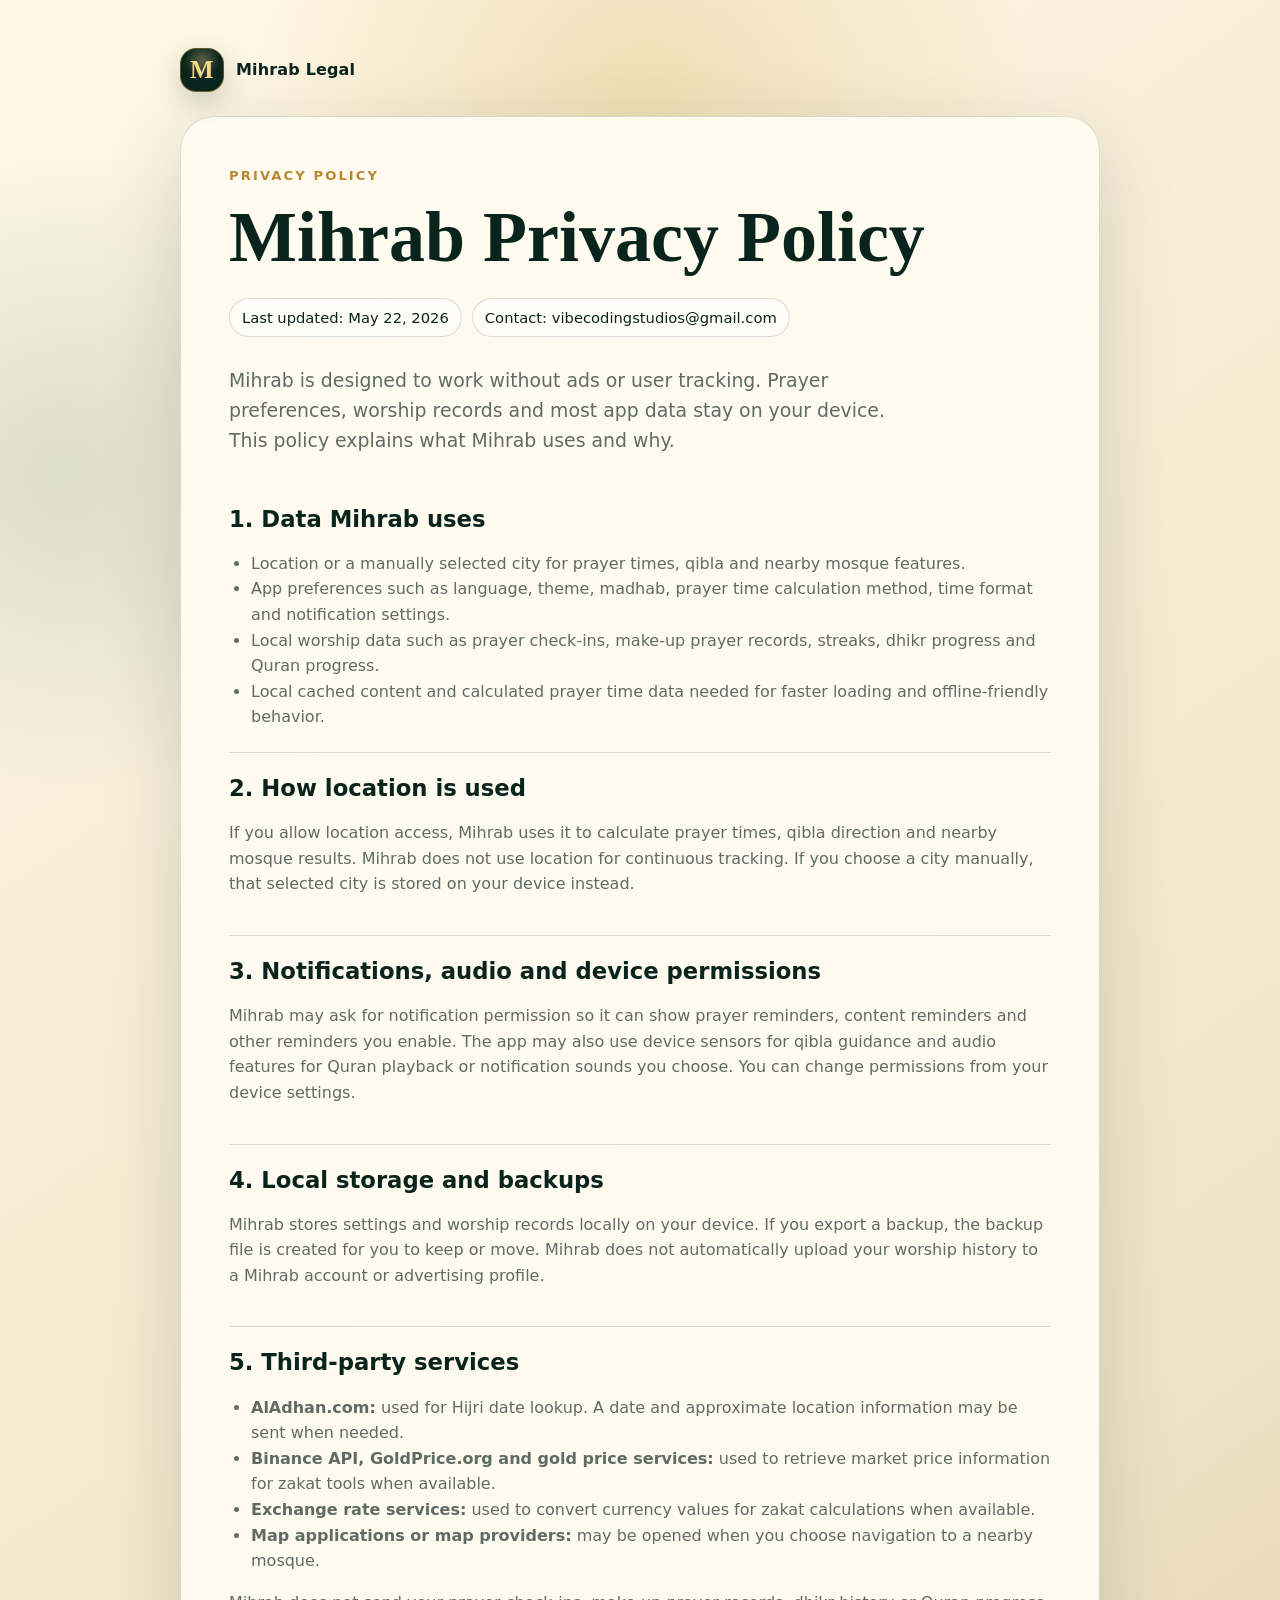
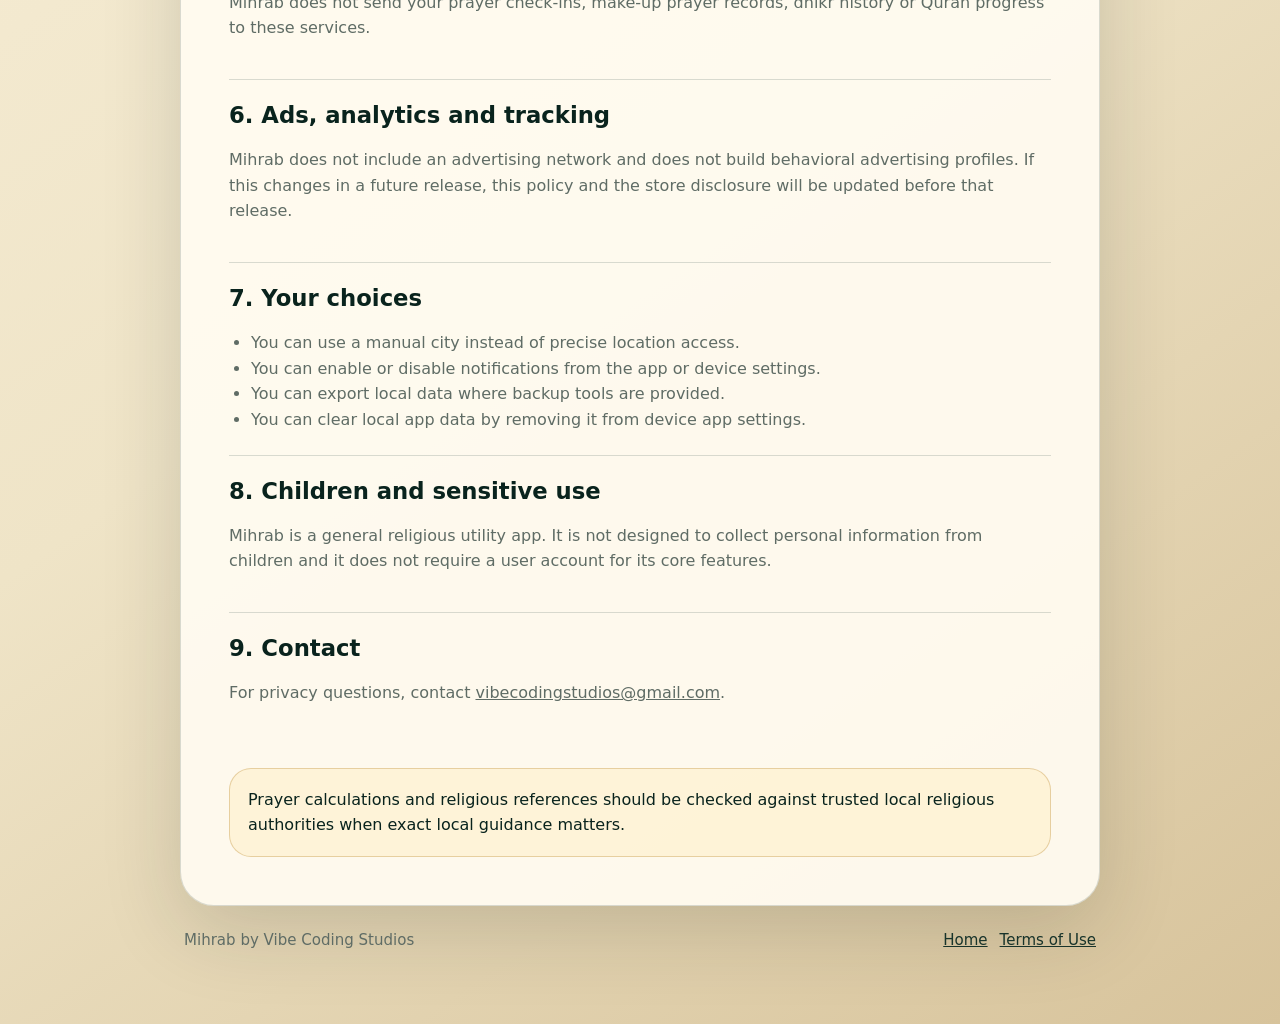
==== privacy/index.html @ fe2cb843 "Add initial privacy policy page" ====
<!doctype html>
<html lang="en">
  <head>
    <meta charset="utf-8" />
    <meta name="viewport" content="width=device-width, initial-scale=1" />
    <meta
      name="description"
      content="Mihrab Privacy Policy for location, notifications, local worship data and third-party service use."
    />
    <title>Mihrab Privacy Policy</title>
    <link rel="stylesheet" href="../styles.css" />
  </head>
  <body>
    <main class="shell">
      <a class="brand" href="../">
        <span class="mark" aria-hidden="true">M</span>
        <span>Mihrab Legal</span>
      </a>

      <article class="card page">
        <p class="eyebrow">Privacy policy</p>
        <h1>Mihrab Privacy Policy</h1>
        <ul class="meta">
          <li>Last updated: May 22, 2026</li>
          <li>Contact: vibecodingstudios@gmail.com</li>
        </ul>

        <p class="lead">
          Mihrab is designed to work without ads or user tracking. Prayer
          preferences, worship records and most app data stay on your device.
          This policy explains what Mihrab uses and why.
        </p>

        <section class="section">
          <h2>1. Data Mihrab uses</h2>
          <ul>
            <li>
              Location or a manually selected city for prayer times, qibla and
              nearby mosque features.
            </li>
            <li>
              App preferences such as language, theme, madhab, prayer time
              calculation method, time format and notification settings.
            </li>
            <li>
              Local worship data such as prayer check-ins, make-up prayer
              records, streaks, dhikr progress and Quran progress.
            </li>
            <li>
              Local cached content and calculated prayer time data needed for
              faster loading and offline-friendly behavior.
            </li>
          </ul>
        </section>

        <section class="section">
          <h2>2. How location is used</h2>
          <p>
            If you allow location access, Mihrab uses it to calculate prayer
            times, qibla direction and nearby mosque results. Mihrab does not
            use location for continuous tracking. If you choose a city manually,
            that selected city is stored on your device instead.
          </p>
        </section>

        <section class="section">
          <h2>3. Notifications, audio and device permissions</h2>
          <p>
            Mihrab may ask for notification permission so it can show prayer
            reminders, content reminders and other reminders you enable. The app
            may also use device sensors for qibla guidance and audio features
            for Quran playback or notification sounds you choose. You can
            change permissions from your device settings.
          </p>
        </section>

        <section class="section">
          <h2>4. Local storage and backups</h2>
          <p>
            Mihrab stores settings and worship records locally on your device.
            If you export a backup, the backup file is created for you to keep
            or move. Mihrab does not automatically upload your worship history
            to a Mihrab account or advertising profile.
          </p>
        </section>

        <section class="section">
          <h2>5. Third-party services</h2>
          <ul>
            <li>
              <strong>AlAdhan.com:</strong> used for Hijri date lookup. A date
              and approximate location information may be sent when needed.
            </li>
            <li>
              <strong>Binance API, GoldPrice.org and gold price services:</strong>
              used to retrieve market price information for zakat tools when
              available.
            </li>
            <li>
              <strong>Exchange rate services:</strong> used to convert currency
              values for zakat calculations when available.
            </li>
            <li>
              <strong>Map applications or map providers:</strong> may be opened
              when you choose navigation to a nearby mosque.
            </li>
          </ul>
          <p>
            Mihrab does not send your prayer check-ins, make-up prayer records,
            dhikr history or Quran progress to these services.
          </p>
        </section>

        <section class="section">
          <h2>6. Ads, analytics and tracking</h2>
          <p>
            Mihrab does not include an advertising network and does not build
            behavioral advertising profiles. If this changes in a future
            release, this policy and the store disclosure will be updated before
            that release.
          </p>
        </section>

        <section class="section">
          <h2>7. Your choices</h2>
          <ul>
            <li>You can use a manual city instead of precise location access.</li>
            <li>You can enable or disable notifications from the app or device settings.</li>
            <li>You can export local data where backup tools are provided.</li>
            <li>You can clear local app data by removing it from device app settings.</li>
          </ul>
        </section>

        <section class="section">
          <h2>8. Children and sensitive use</h2>
          <p>
            Mihrab is a general religious utility app. It is not designed to
            collect personal information from children and it does not require a
            user account for its core features.
          </p>
        </section>

        <section class="section">
          <h2>9. Contact</h2>
          <p>
            For privacy questions, contact
            <a href="mailto:vibecodingstudios@gmail.com">vibecodingstudios@gmail.com</a>.
          </p>
        </section>

        <p class="note">
          Prayer calculations and religious references should be checked against
          trusted local religious authorities when exact local guidance matters.
        </p>
      </article>

      <footer class="footer">
        <p>Mihrab by Vibe Coding Studios</p>
        <div class="legal-links">
          <a href="../">Home</a>
          <a href="../terms/">Terms of Use</a>
        </div>
      </footer>
    </main>
  </body>
</html>
---- styles.css ----
:root {
  color-scheme: light dark;
  --bg: #f5f0e4;
  --paper: rgba(255, 251, 241, 0.94);
  --ink: #18342b;
  --muted: #5f6c65;
  --line: rgba(24, 52, 43, 0.16);
  --gold: #b8872f;
  --deep: #09231d;
  --shadow: 0 24px 80px rgba(24, 31, 24, 0.16);
}

* {
  box-sizing: border-box;
}

html {
  background: var(--bg);
}

body {
  margin: 0;
  min-height: 100vh;
  color: var(--ink);
  font-family:
    Inter, ui-sans-serif, system-ui, -apple-system, BlinkMacSystemFont, "Segoe UI",
    sans-serif;
  line-height: 1.6;
  background:
    radial-gradient(circle at 50% 4%, rgba(216, 183, 99, 0.34), transparent 24rem),
    radial-gradient(circle at 5% 18%, rgba(25, 92, 73, 0.14), transparent 20rem),
    linear-gradient(145deg, #fff8e7, #efe4c7 62%, #d7c39b);
}

body::before {
  position: fixed;
  inset: 0;
  z-index: -1;
  content: "";
  background:
    linear-gradient(30deg, transparent 0 48%, rgba(184, 135, 47, 0.08) 49% 51%, transparent 52%),
    linear-gradient(150deg, transparent 0 48%, rgba(24, 52, 43, 0.06) 49% 51%, transparent 52%);
  background-size: 72px 124px;
  mask-image: linear-gradient(to bottom, rgba(0, 0, 0, 0.7), transparent);
}

a {
  color: inherit;
}

.shell {
  width: min(920px, calc(100% - 32px));
  margin: 0 auto;
  padding: 48px 0 72px;
}

.brand {
  display: inline-flex;
  align-items: center;
  gap: 12px;
  margin-bottom: 24px;
  color: var(--deep);
  font-weight: 700;
  letter-spacing: 0.01em;
  text-decoration: none;
}

.mark {
  display: grid;
  width: 44px;
  height: 44px;
  place-items: center;
  border: 1px solid rgba(184, 135, 47, 0.5);
  border-radius: 16px;
  color: #f7d88b;
  background:
    radial-gradient(circle at 50% 28%, rgba(255, 225, 141, 0.34), transparent 18px),
    var(--deep);
  box-shadow: 0 10px 28px rgba(9, 35, 29, 0.2);
  font-family: Georgia, "Times New Roman", serif;
  font-size: 25px;
}

.card {
  overflow: hidden;
  border: 1px solid var(--line);
  border-radius: 34px;
  background: var(--paper);
  box-shadow: var(--shadow);
}

.hero {
  padding: clamp(28px, 5vw, 64px);
}

.eyebrow {
  margin: 0 0 10px;
  color: var(--gold);
  font-size: 0.82rem;
  font-weight: 800;
  letter-spacing: 0.16em;
  text-transform: uppercase;
}

h1,
h2 {
  margin-top: 0;
  line-height: 1.16;
}

h1 {
  max-width: 720px;
  margin-bottom: 18px;
  color: var(--deep);
  font-family: Georgia, "Iowan Old Style", "Times New Roman", serif;
  font-size: clamp(2rem, 6vw, 4.5rem);
  font-weight: 600;
}

h2 {
  color: var(--deep);
  font-size: clamp(1.12rem, 3vw, 1.42rem);
}

p,
li {
  color: var(--muted);
}

.lead {
  max-width: 700px;
  margin-bottom: 28px;
  font-size: clamp(1rem, 2.2vw, 1.18rem);
}

.actions,
.legal-links {
  display: flex;
  flex-wrap: wrap;
  gap: 12px;
}

.button {
  display: inline-flex;
  min-height: 48px;
  align-items: center;
  justify-content: center;
  border: 1px solid var(--line);
  border-radius: 999px;
  padding: 10px 18px;
  color: var(--deep);
  font-weight: 700;
  text-decoration: none;
  background: rgba(255, 255, 255, 0.62);
}

.button.primary {
  border-color: transparent;
  color: #fff6db;
  background: linear-gradient(135deg, #09231d, #1b5948);
}

.page {
  padding: clamp(24px, 4vw, 48px);
}

.meta {
  display: flex;
  flex-wrap: wrap;
  gap: 10px;
  margin: 0 0 28px;
  padding: 0;
  list-style: none;
}

.meta li {
  border: 1px solid var(--line);
  border-radius: 999px;
  padding: 7px 12px;
  color: var(--deep);
  font-size: 0.92rem;
  background: rgba(255, 255, 255, 0.55);
}

.section {
  padding: 22px 0;
  border-top: 1px solid var(--line);
}

.section:first-of-type {
  border-top: 0;
}

.section ul {
  margin-bottom: 0;
  padding-left: 22px;
}

.note {
  margin: 24px 0 0;
  border: 1px solid rgba(184, 135, 47, 0.34);
  border-radius: 22px;
  padding: 18px;
  color: var(--deep);
  background: rgba(255, 234, 184, 0.4);
}

.footer {
  display: flex;
  flex-wrap: wrap;
  justify-content: space-between;
  gap: 14px;
  padding: 22px 4px 0;
  font-size: 0.94rem;
}

.footer p {
  margin: 0;
}

@media (prefers-color-scheme: dark) {
  :root {
    --bg: #07130f;
    --paper: rgba(10, 31, 25, 0.94);
    --ink: #f4ead2;
    --muted: #d5c9af;
    --line: rgba(240, 210, 137, 0.2);
    --deep: #fff1ca;
    --shadow: 0 28px 90px rgba(0, 0, 0, 0.42);
  }

  body {
    background:
      radial-gradient(circle at 50% 4%, rgba(255, 208, 102, 0.2), transparent 24rem),
      radial-gradient(circle at 5% 18%, rgba(46, 122, 99, 0.22), transparent 20rem),
      linear-gradient(145deg, #020806, #071b15 62%, #211709);
  }

  .button {
    background: rgba(255, 255, 255, 0.06);
  }

  .button.primary {
    color: #07130f;
    background: linear-gradient(135deg, #f2d487, #bb8730);
  }

  .meta li {
    background: rgba(255, 255, 255, 0.05);
  }
}
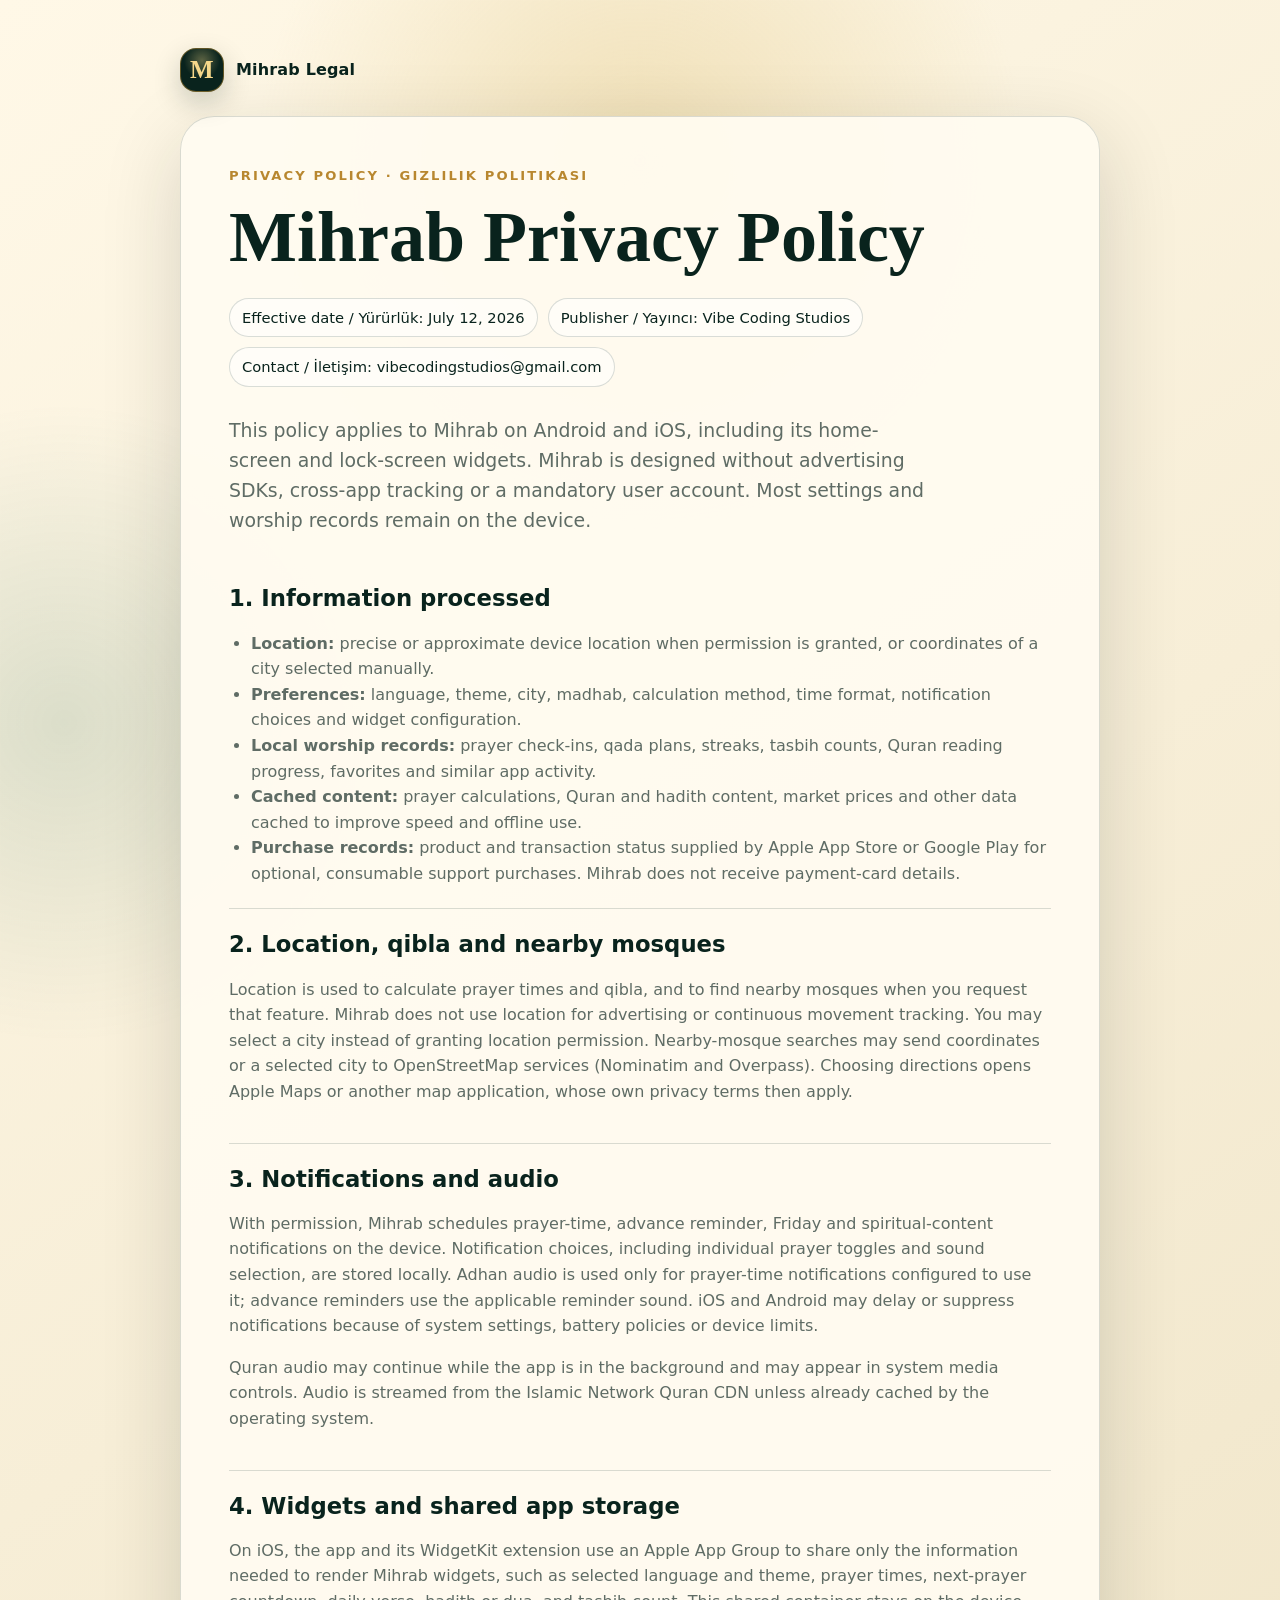
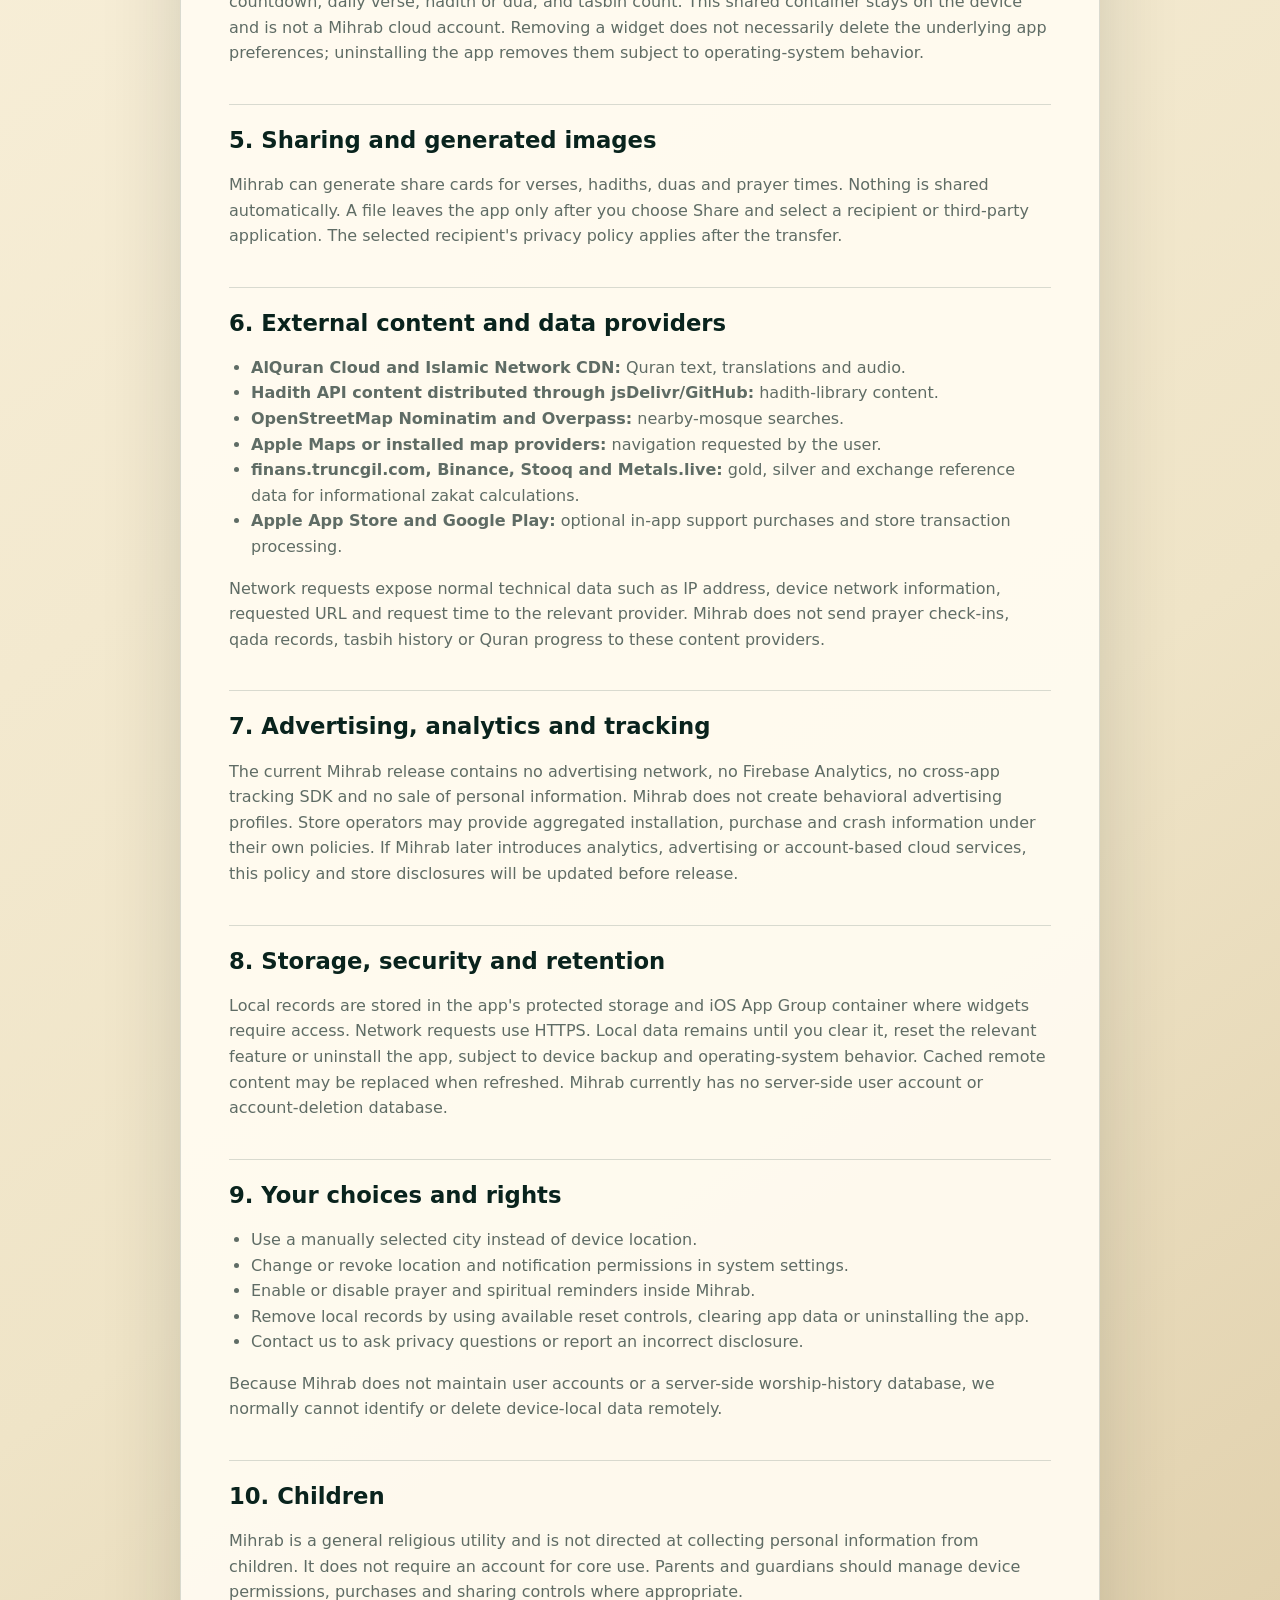
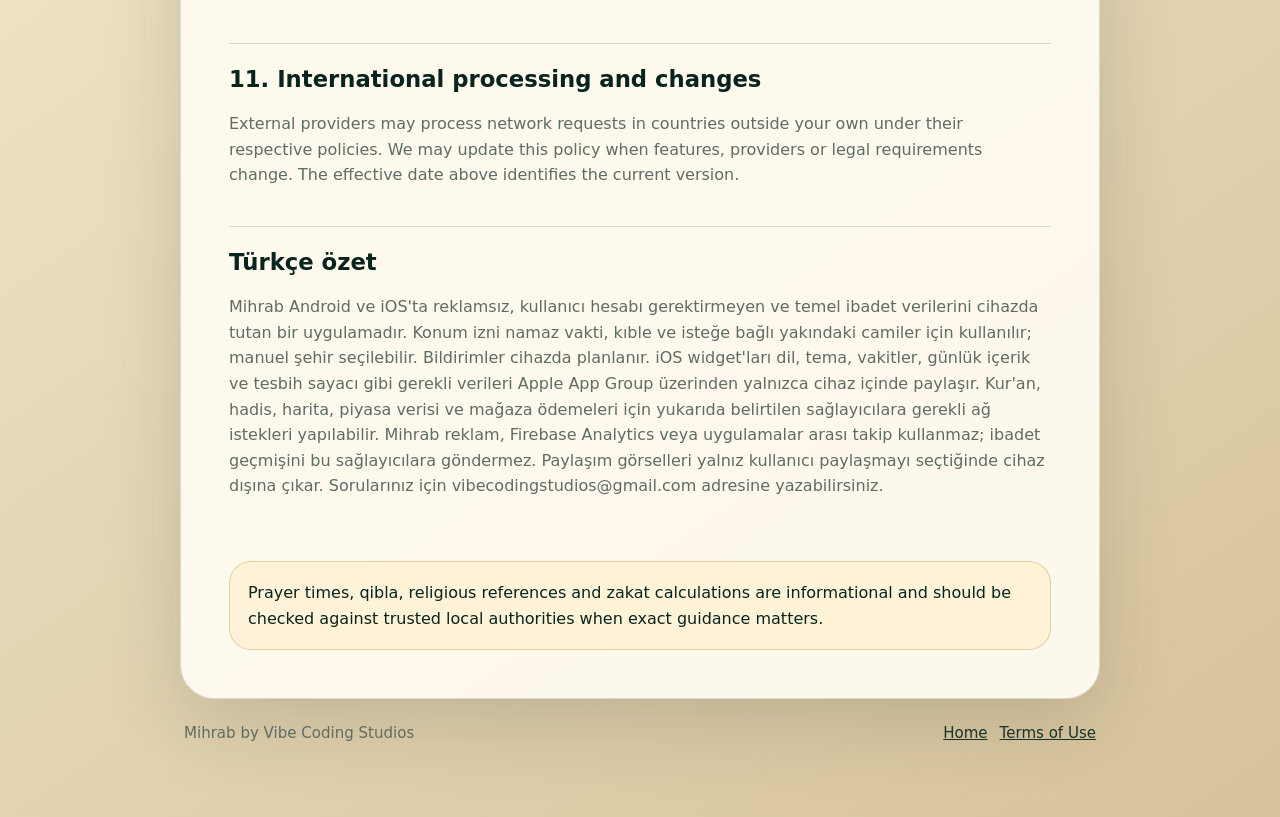
==== commit d80cde00: "docs: update legal pages for Android and iOS" ====
--- a/privacy/index.html
+++ b/privacy/index.html
@@ -3,164 +3,135 @@
   <head>
     <meta charset="utf-8" />
     <meta name="viewport" content="width=device-width, initial-scale=1" />
-    <meta
-      name="description"
-      content="Mihrab Privacy Policy for location, notifications, local worship data and third-party service use."
-    />
+    <meta name="description" content="Mihrab Privacy Policy for Android and iOS." />
     <title>Mihrab Privacy Policy</title>
     <link rel="stylesheet" href="../styles.css" />
   </head>
   <body>
     <main class="shell">
-      <a class="brand" href="../">
-        <span class="mark" aria-hidden="true">M</span>
-        <span>Mihrab Legal</span>
-      </a>
+      <a class="brand" href="../"><span class="mark" aria-hidden="true">M</span><span>Mihrab Legal</span></a>
 
       <article class="card page">
-        <p class="eyebrow">Privacy policy</p>
+        <p class="eyebrow">Privacy policy · Gizlilik politikası</p>
         <h1>Mihrab Privacy Policy</h1>
         <ul class="meta">
-          <li>Last updated: May 22, 2026</li>
-          <li>Contact: vibecodingstudios@gmail.com</li>
+          <li>Effective date / Yürürlük: July 12, 2026</li>
+          <li>Publisher / Yayıncı: Vibe Coding Studios</li>
+          <li>Contact / İletişim: vibecodingstudios@gmail.com</li>
         </ul>
 
         <p class="lead">
-          Mihrab is designed to work without ads or user tracking. Prayer
-          preferences, worship records and most app data stay on your device.
-          This policy explains what Mihrab uses and why.
+          This policy applies to Mihrab on Android and iOS, including its home-screen and lock-screen widgets. Mihrab is designed without advertising SDKs, cross-app tracking or a mandatory user account. Most settings and worship records remain on the device.
         </p>
 
         <section class="section">
-          <h2>1. Data Mihrab uses</h2>
+          <h2>1. Information processed</h2>
           <ul>
-            <li>
-              Location or a manually selected city for prayer times, qibla and
-              nearby mosque features.
-            </li>
-            <li>
-              App preferences such as language, theme, madhab, prayer time
-              calculation method, time format and notification settings.
-            </li>
-            <li>
-              Local worship data such as prayer check-ins, make-up prayer
-              records, streaks, dhikr progress and Quran progress.
-            </li>
-            <li>
-              Local cached content and calculated prayer time data needed for
-              faster loading and offline-friendly behavior.
-            </li>
+            <li><strong>Location:</strong> precise or approximate device location when permission is granted, or coordinates of a city selected manually.</li>
+            <li><strong>Preferences:</strong> language, theme, city, madhab, calculation method, time format, notification choices and widget configuration.</li>
+            <li><strong>Local worship records:</strong> prayer check-ins, qada plans, streaks, tasbih counts, Quran reading progress, favorites and similar app activity.</li>
+            <li><strong>Cached content:</strong> prayer calculations, Quran and hadith content, market prices and other data cached to improve speed and offline use.</li>
+            <li><strong>Purchase records:</strong> product and transaction status supplied by Apple App Store or Google Play for optional, consumable support purchases. Mihrab does not receive payment-card details.</li>
           </ul>
         </section>
 
         <section class="section">
-          <h2>2. How location is used</h2>
+          <h2>2. Location, qibla and nearby mosques</h2>
           <p>
-            If you allow location access, Mihrab uses it to calculate prayer
-            times, qibla direction and nearby mosque results. Mihrab does not
-            use location for continuous tracking. If you choose a city manually,
-            that selected city is stored on your device instead.
+            Location is used to calculate prayer times and qibla, and to find nearby mosques when you request that feature. Mihrab does not use location for advertising or continuous movement tracking. You may select a city instead of granting location permission. Nearby-mosque searches may send coordinates or a selected city to OpenStreetMap services (Nominatim and Overpass). Choosing directions opens Apple Maps or another map application, whose own privacy terms then apply.
           </p>
         </section>
 
         <section class="section">
-          <h2>3. Notifications, audio and device permissions</h2>
+          <h2>3. Notifications and audio</h2>
           <p>
-            Mihrab may ask for notification permission so it can show prayer
-            reminders, content reminders and other reminders you enable. The app
-            may also use device sensors for qibla guidance and audio features
-            for Quran playback or notification sounds you choose. You can
-            change permissions from your device settings.
+            With permission, Mihrab schedules prayer-time, advance reminder, Friday and spiritual-content notifications on the device. Notification choices, including individual prayer toggles and sound selection, are stored locally. Adhan audio is used only for prayer-time notifications configured to use it; advance reminders use the applicable reminder sound. iOS and Android may delay or suppress notifications because of system settings, battery policies or device limits.
+          </p>
+          <p>
+            Quran audio may continue while the app is in the background and may appear in system media controls. Audio is streamed from the Islamic Network Quran CDN unless already cached by the operating system.
           </p>
         </section>
 
         <section class="section">
-          <h2>4. Local storage and backups</h2>
+          <h2>4. Widgets and shared app storage</h2>
           <p>
-            Mihrab stores settings and worship records locally on your device.
-            If you export a backup, the backup file is created for you to keep
-            or move. Mihrab does not automatically upload your worship history
-            to a Mihrab account or advertising profile.
+            On iOS, the app and its WidgetKit extension use an Apple App Group to share only the information needed to render Mihrab widgets, such as selected language and theme, prayer times, next-prayer countdown, daily verse, hadith or dua, and tasbih count. This shared container stays on the device and is not a Mihrab cloud account. Removing a widget does not necessarily delete the underlying app preferences; uninstalling the app removes them subject to operating-system behavior.
           </p>
         </section>
 
         <section class="section">
-          <h2>5. Third-party services</h2>
-          <ul>
-            <li>
-              <strong>AlAdhan.com:</strong> used for Hijri date lookup. A date
-              and approximate location information may be sent when needed.
-            </li>
-            <li>
-              <strong>Binance API, GoldPrice.org and gold price services:</strong>
-              used to retrieve market price information for zakat tools when
-              available.
-            </li>
-            <li>
-              <strong>Exchange rate services:</strong> used to convert currency
-              values for zakat calculations when available.
-            </li>
-            <li>
-              <strong>Map applications or map providers:</strong> may be opened
-              when you choose navigation to a nearby mosque.
-            </li>
-          </ul>
+          <h2>5. Sharing and generated images</h2>
           <p>
-            Mihrab does not send your prayer check-ins, make-up prayer records,
-            dhikr history or Quran progress to these services.
+            Mihrab can generate share cards for verses, hadiths, duas and prayer times. Nothing is shared automatically. A file leaves the app only after you choose Share and select a recipient or third-party application. The selected recipient's privacy policy applies after the transfer.
           </p>
         </section>
 
         <section class="section">
-          <h2>6. Ads, analytics and tracking</h2>
+          <h2>6. External content and data providers</h2>
+          <ul>
+            <li><strong>AlQuran Cloud and Islamic Network CDN:</strong> Quran text, translations and audio.</li>
+            <li><strong>Hadith API content distributed through jsDelivr/GitHub:</strong> hadith-library content.</li>
+            <li><strong>OpenStreetMap Nominatim and Overpass:</strong> nearby-mosque searches.</li>
+            <li><strong>Apple Maps or installed map providers:</strong> navigation requested by the user.</li>
+            <li><strong>finans.truncgil.com, Binance, Stooq and Metals.live:</strong> gold, silver and exchange reference data for informational zakat calculations.</li>
+            <li><strong>Apple App Store and Google Play:</strong> optional in-app support purchases and store transaction processing.</li>
+          </ul>
           <p>
-            Mihrab does not include an advertising network and does not build
-            behavioral advertising profiles. If this changes in a future
-            release, this policy and the store disclosure will be updated before
-            that release.
+            Network requests expose normal technical data such as IP address, device network information, requested URL and request time to the relevant provider. Mihrab does not send prayer check-ins, qada records, tasbih history or Quran progress to these content providers.
           </p>
         </section>
 
         <section class="section">
-          <h2>7. Your choices</h2>
-          <ul>
-            <li>You can use a manual city instead of precise location access.</li>
-            <li>You can enable or disable notifications from the app or device settings.</li>
-            <li>You can export local data where backup tools are provided.</li>
-            <li>You can clear local app data by removing it from device app settings.</li>
-          </ul>
-        </section>
-
-        <section class="section">
-          <h2>8. Children and sensitive use</h2>
+          <h2>7. Advertising, analytics and tracking</h2>
           <p>
-            Mihrab is a general religious utility app. It is not designed to
-            collect personal information from children and it does not require a
-            user account for its core features.
+            The current Mihrab release contains no advertising network, no Firebase Analytics, no cross-app tracking SDK and no sale of personal information. Mihrab does not create behavioral advertising profiles. Store operators may provide aggregated installation, purchase and crash information under their own policies. If Mihrab later introduces analytics, advertising or account-based cloud services, this policy and store disclosures will be updated before release.
           </p>
         </section>
 
         <section class="section">
-          <h2>9. Contact</h2>
+          <h2>8. Storage, security and retention</h2>
           <p>
-            For privacy questions, contact
-            <a href="mailto:vibecodingstudios@gmail.com">vibecodingstudios@gmail.com</a>.
+            Local records are stored in the app's protected storage and iOS App Group container where widgets require access. Network requests use HTTPS. Local data remains until you clear it, reset the relevant feature or uninstall the app, subject to device backup and operating-system behavior. Cached remote content may be replaced when refreshed. Mihrab currently has no server-side user account or account-deletion database.
           </p>
         </section>
 
-        <p class="note">
-          Prayer calculations and religious references should be checked against
-          trusted local religious authorities when exact local guidance matters.
-        </p>
+        <section class="section">
+          <h2>9. Your choices and rights</h2>
+          <ul>
+            <li>Use a manually selected city instead of device location.</li>
+            <li>Change or revoke location and notification permissions in system settings.</li>
+            <li>Enable or disable prayer and spiritual reminders inside Mihrab.</li>
+            <li>Remove local records by using available reset controls, clearing app data or uninstalling the app.</li>
+            <li>Contact us to ask privacy questions or report an incorrect disclosure.</li>
+          </ul>
+          <p>Because Mihrab does not maintain user accounts or a server-side worship-history database, we normally cannot identify or delete device-local data remotely.</p>
+        </section>
+
+        <section class="section">
+          <h2>10. Children</h2>
+          <p>
+            Mihrab is a general religious utility and is not directed at collecting personal information from children. It does not require an account for core use. Parents and guardians should manage device permissions, purchases and sharing controls where appropriate.
+          </p>
+        </section>
+
+        <section class="section">
+          <h2>11. International processing and changes</h2>
+          <p>
+            External providers may process network requests in countries outside your own under their respective policies. We may update this policy when features, providers or legal requirements change. The effective date above identifies the current version.
+          </p>
+        </section>
+
+        <section class="section" lang="tr">
+          <h2>Türkçe özet</h2>
+          <p>
+            Mihrab Android ve iOS'ta reklamsız, kullanıcı hesabı gerektirmeyen ve temel ibadet verilerini cihazda tutan bir uygulamadır. Konum izni namaz vakti, kıble ve isteğe bağlı yakındaki camiler için kullanılır; manuel şehir seçilebilir. Bildirimler cihazda planlanır. iOS widget'ları dil, tema, vakitler, günlük içerik ve tesbih sayacı gibi gerekli verileri Apple App Group üzerinden yalnızca cihaz içinde paylaşır. Kur'an, hadis, harita, piyasa verisi ve mağaza ödemeleri için yukarıda belirtilen sağlayıcılara gerekli ağ istekleri yapılabilir. Mihrab reklam, Firebase Analytics veya uygulamalar arası takip kullanmaz; ibadet geçmişini bu sağlayıcılara göndermez. Paylaşım görselleri yalnız kullanıcı paylaşmayı seçtiğinde cihaz dışına çıkar. Sorularınız için vibecodingstudios@gmail.com adresine yazabilirsiniz.
+          </p>
+        </section>
+
+        <p class="note">Prayer times, qibla, religious references and zakat calculations are informational and should be checked against trusted local authorities when exact guidance matters.</p>
       </article>
 
-      <footer class="footer">
-        <p>Mihrab by Vibe Coding Studios</p>
-        <div class="legal-links">
-          <a href="../">Home</a>
-          <a href="../terms/">Terms of Use</a>
-        </div>
-      </footer>
+      <footer class="footer"><p>Mihrab by Vibe Coding Studios</p><div class="legal-links"><a href="../">Home</a><a href="../terms/">Terms of Use</a></div></footer>
     </main>
   </body>
 </html>
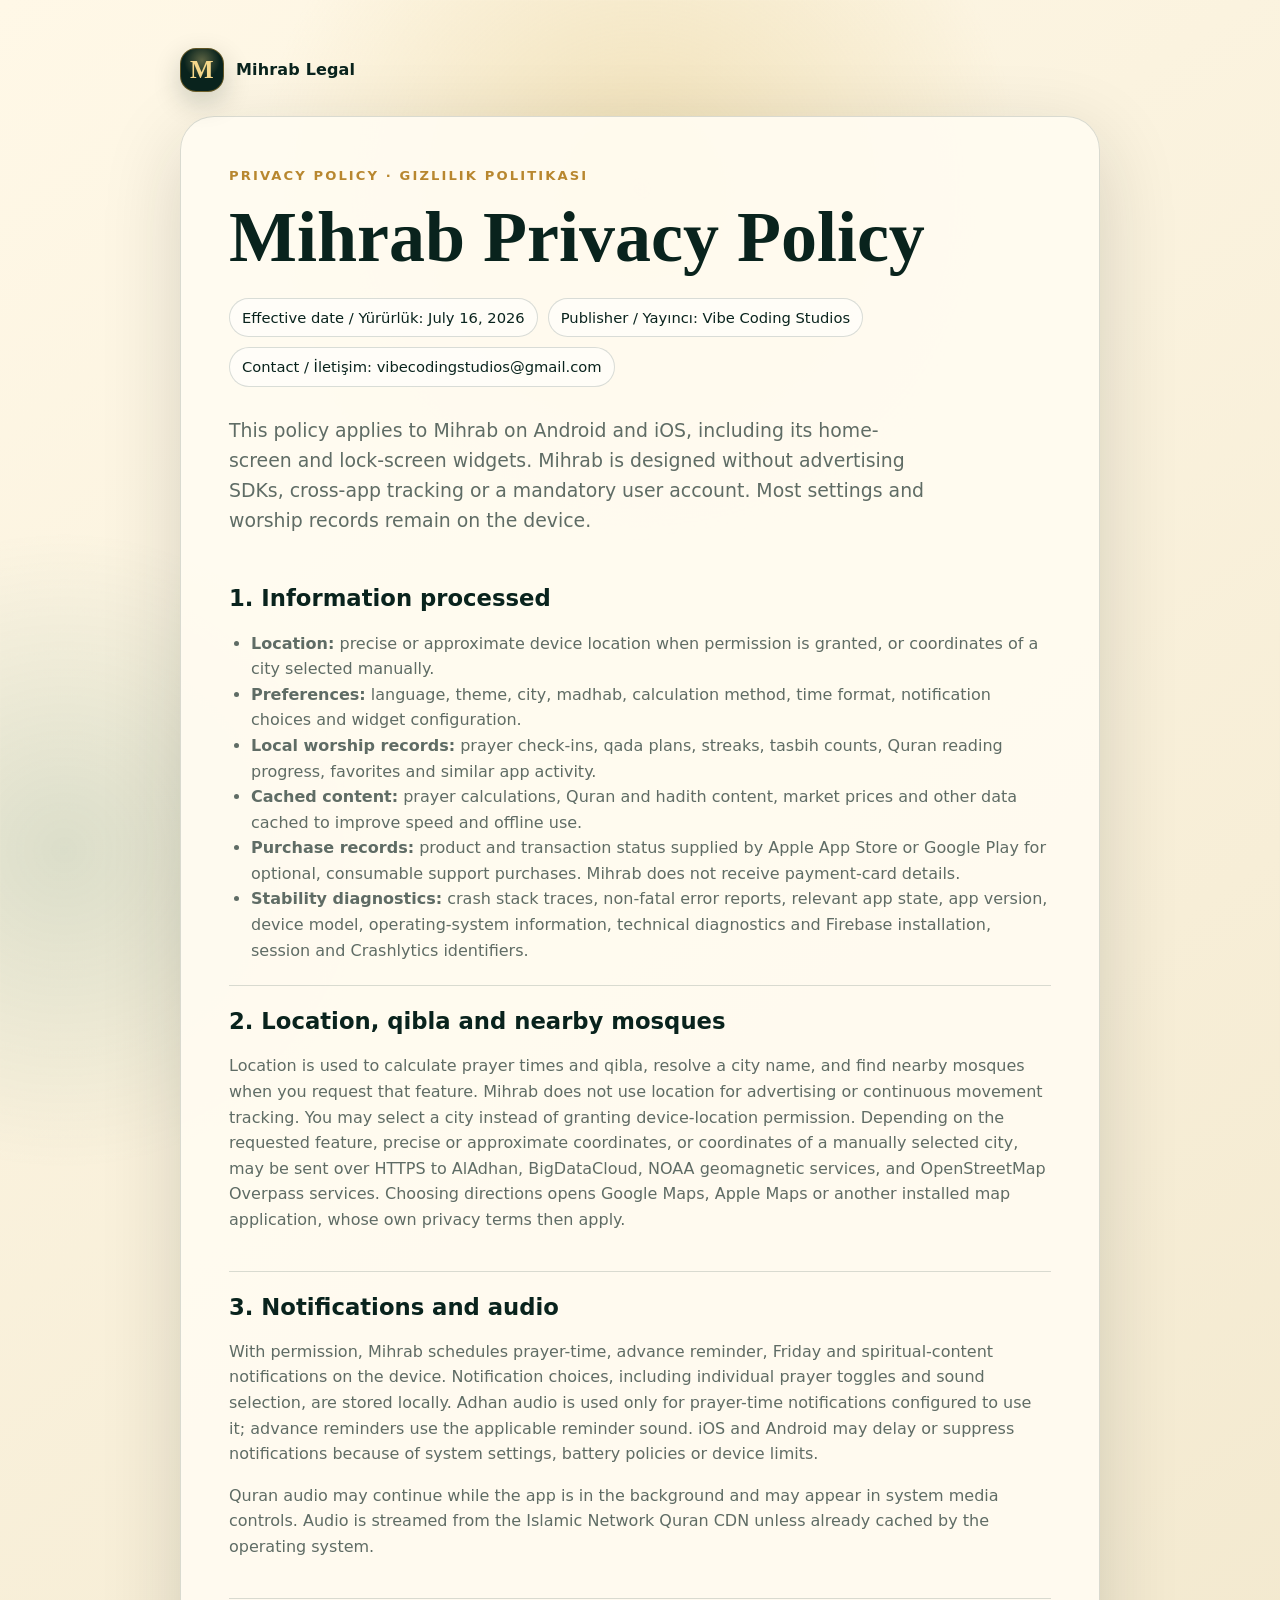
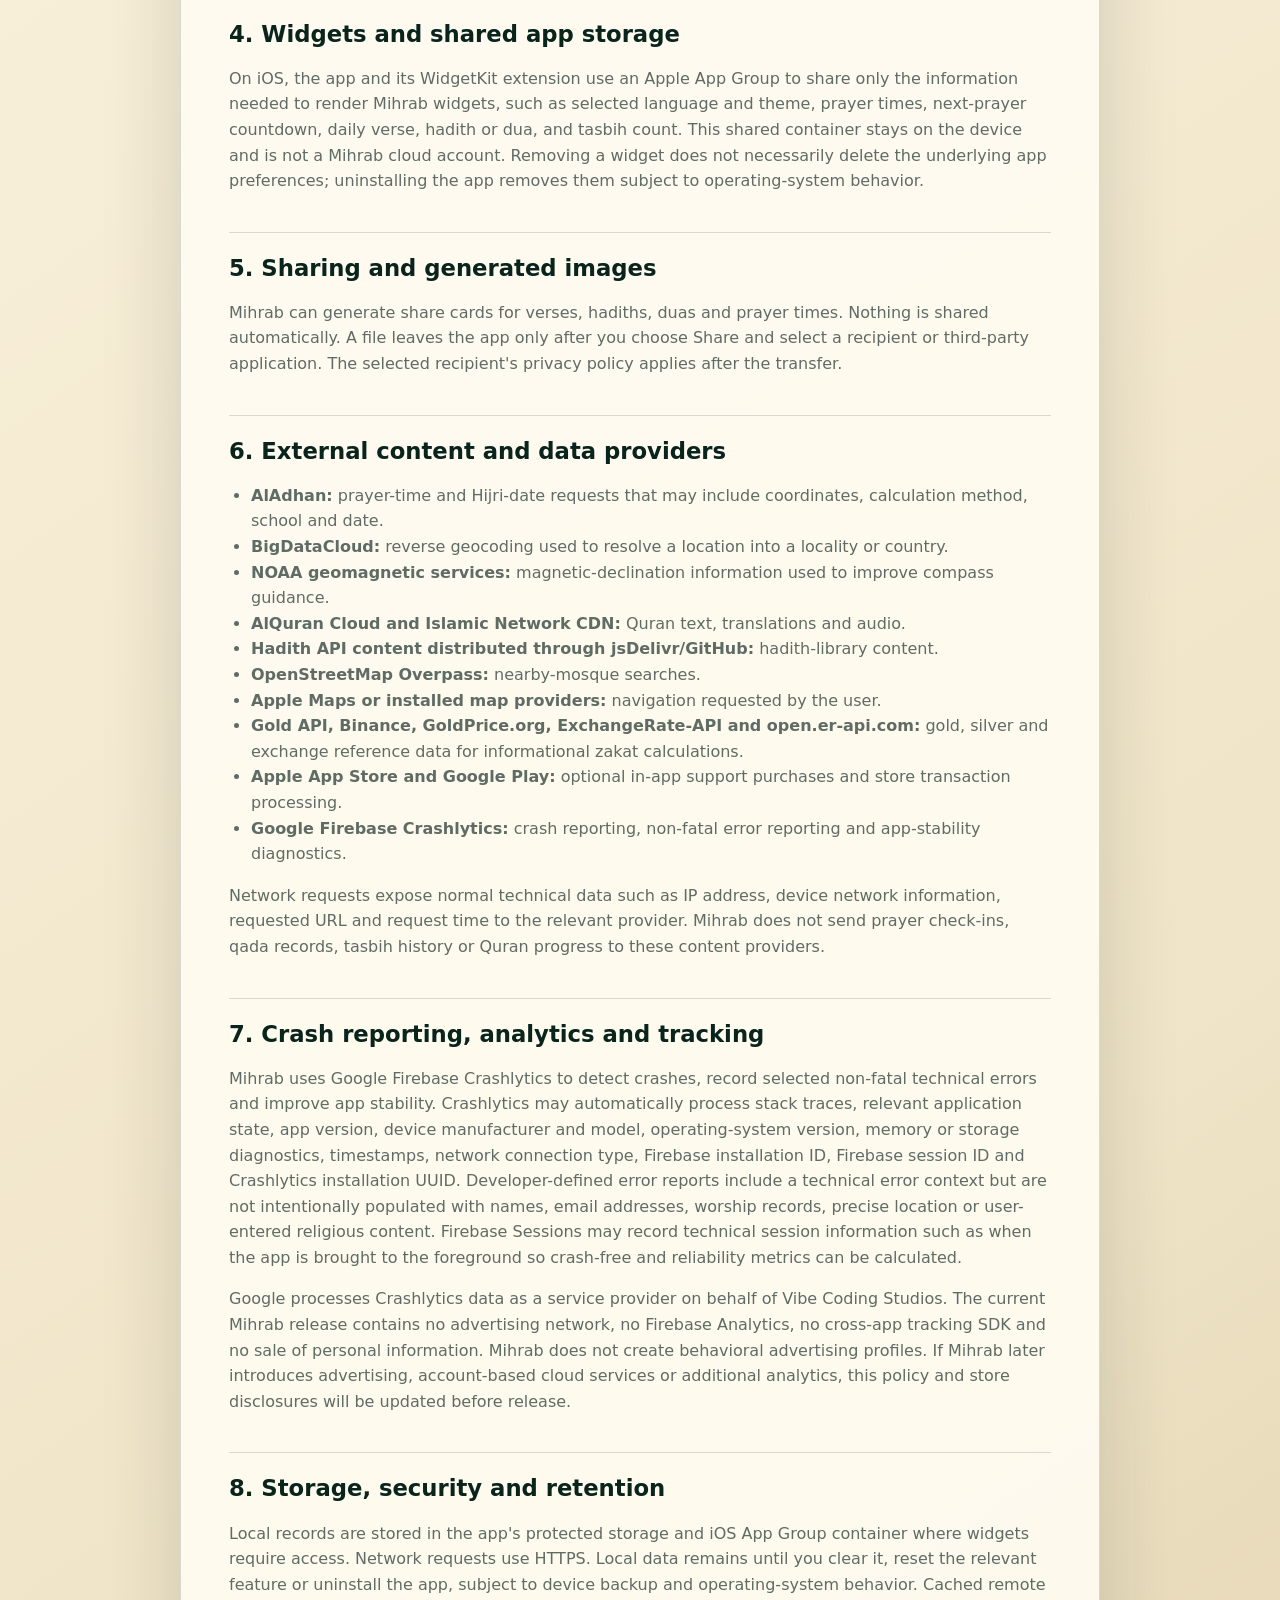
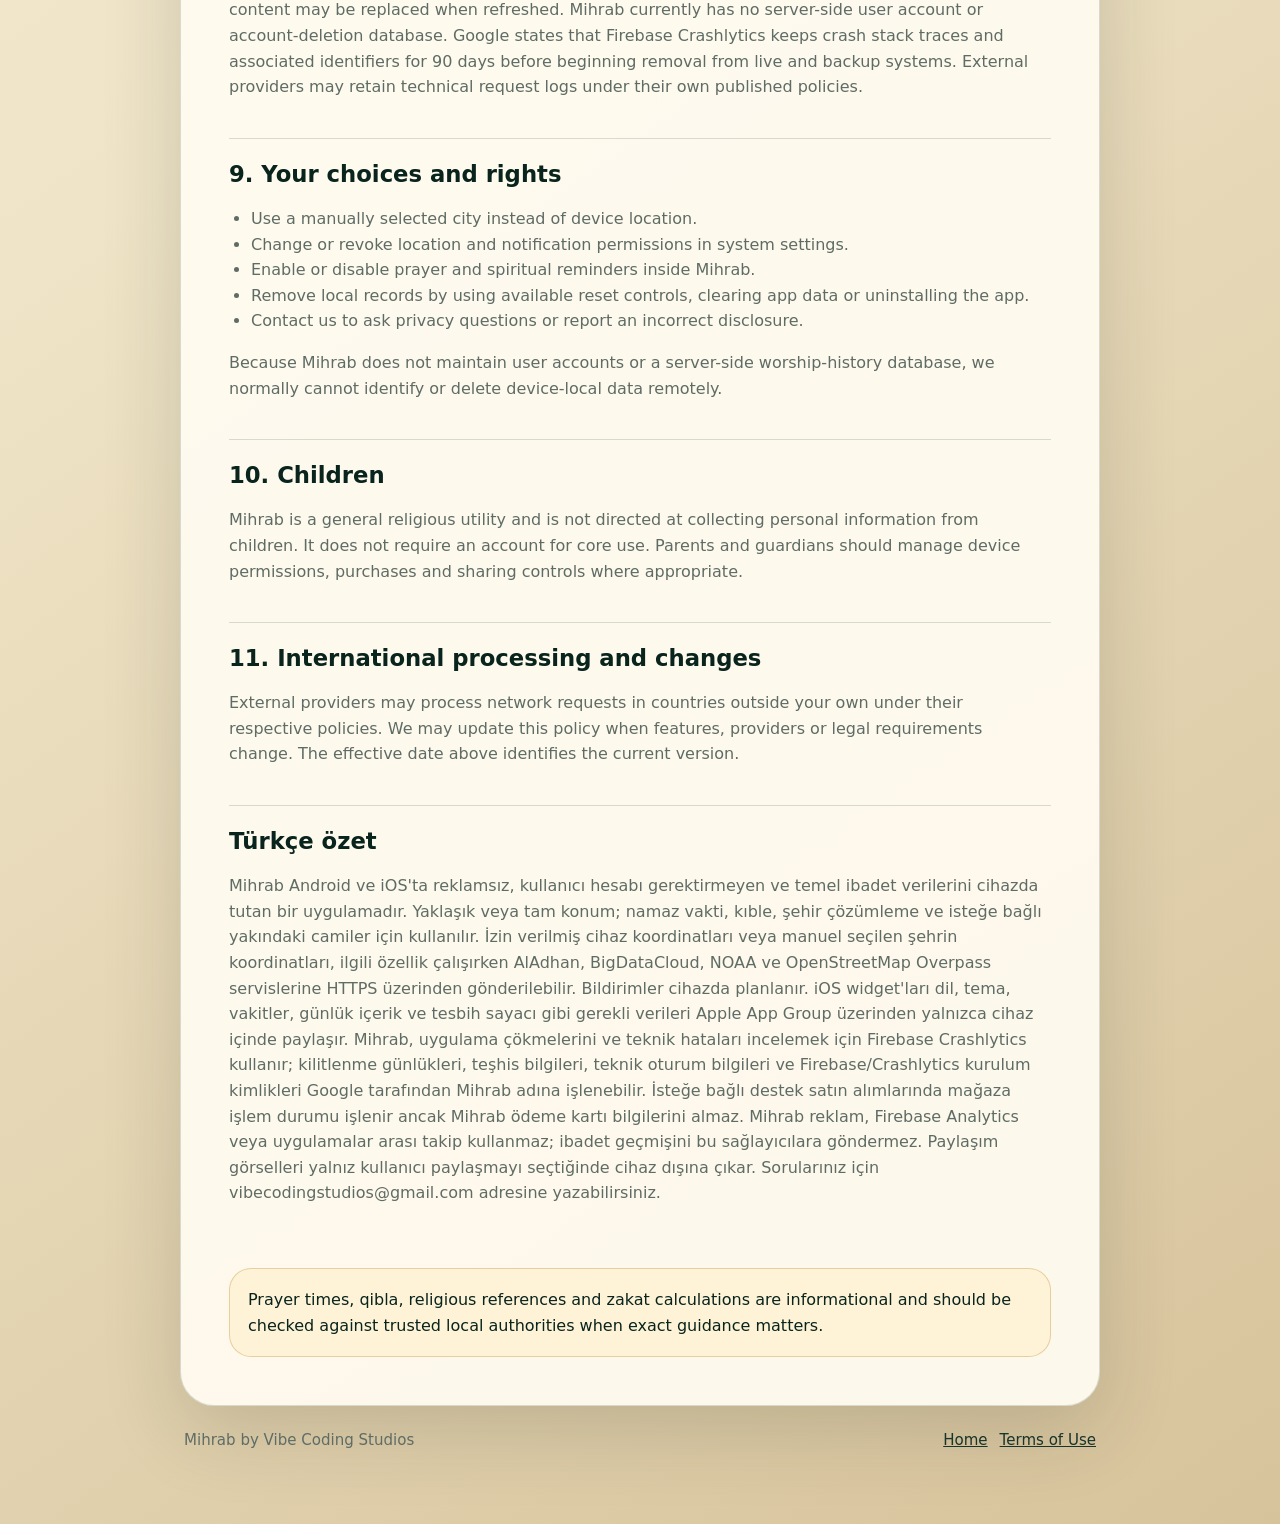
==== commit 221663ff: "docs: disclose Crashlytics and location processing" ====
--- a/privacy/index.html
+++ b/privacy/index.html
@@ -15,7 +15,7 @@
         <p class="eyebrow">Privacy policy · Gizlilik politikası</p>
         <h1>Mihrab Privacy Policy</h1>
         <ul class="meta">
-          <li>Effective date / Yürürlük: July 12, 2026</li>
+          <li>Effective date / Yürürlük: July 16, 2026</li>
           <li>Publisher / Yayıncı: Vibe Coding Studios</li>
           <li>Contact / İletişim: vibecodingstudios@gmail.com</li>
         </ul>
@@ -32,13 +32,14 @@
             <li><strong>Local worship records:</strong> prayer check-ins, qada plans, streaks, tasbih counts, Quran reading progress, favorites and similar app activity.</li>
             <li><strong>Cached content:</strong> prayer calculations, Quran and hadith content, market prices and other data cached to improve speed and offline use.</li>
             <li><strong>Purchase records:</strong> product and transaction status supplied by Apple App Store or Google Play for optional, consumable support purchases. Mihrab does not receive payment-card details.</li>
+            <li><strong>Stability diagnostics:</strong> crash stack traces, non-fatal error reports, relevant app state, app version, device model, operating-system information, technical diagnostics and Firebase installation, session and Crashlytics identifiers.</li>
           </ul>
         </section>
 
         <section class="section">
           <h2>2. Location, qibla and nearby mosques</h2>
           <p>
-            Location is used to calculate prayer times and qibla, and to find nearby mosques when you request that feature. Mihrab does not use location for advertising or continuous movement tracking. You may select a city instead of granting location permission. Nearby-mosque searches may send coordinates or a selected city to OpenStreetMap services (Nominatim and Overpass). Choosing directions opens Apple Maps or another map application, whose own privacy terms then apply.
+            Location is used to calculate prayer times and qibla, resolve a city name, and find nearby mosques when you request that feature. Mihrab does not use location for advertising or continuous movement tracking. You may select a city instead of granting device-location permission. Depending on the requested feature, precise or approximate coordinates, or coordinates of a manually selected city, may be sent over HTTPS to AlAdhan, BigDataCloud, NOAA geomagnetic services, and OpenStreetMap Overpass services. Choosing directions opens Google Maps, Apple Maps or another installed map application, whose own privacy terms then apply.
           </p>
         </section>
 
@@ -69,12 +70,16 @@
         <section class="section">
           <h2>6. External content and data providers</h2>
           <ul>
+            <li><strong>AlAdhan:</strong> prayer-time and Hijri-date requests that may include coordinates, calculation method, school and date.</li>
+            <li><strong>BigDataCloud:</strong> reverse geocoding used to resolve a location into a locality or country.</li>
+            <li><strong>NOAA geomagnetic services:</strong> magnetic-declination information used to improve compass guidance.</li>
             <li><strong>AlQuran Cloud and Islamic Network CDN:</strong> Quran text, translations and audio.</li>
             <li><strong>Hadith API content distributed through jsDelivr/GitHub:</strong> hadith-library content.</li>
-            <li><strong>OpenStreetMap Nominatim and Overpass:</strong> nearby-mosque searches.</li>
+            <li><strong>OpenStreetMap Overpass:</strong> nearby-mosque searches.</li>
             <li><strong>Apple Maps or installed map providers:</strong> navigation requested by the user.</li>
-            <li><strong>finans.truncgil.com, Binance, Stooq and Metals.live:</strong> gold, silver and exchange reference data for informational zakat calculations.</li>
+            <li><strong>Gold API, Binance, GoldPrice.org, ExchangeRate-API and open.er-api.com:</strong> gold, silver and exchange reference data for informational zakat calculations.</li>
             <li><strong>Apple App Store and Google Play:</strong> optional in-app support purchases and store transaction processing.</li>
+            <li><strong>Google Firebase Crashlytics:</strong> crash reporting, non-fatal error reporting and app-stability diagnostics.</li>
           </ul>
           <p>
             Network requests expose normal technical data such as IP address, device network information, requested URL and request time to the relevant provider. Mihrab does not send prayer check-ins, qada records, tasbih history or Quran progress to these content providers.
@@ -82,16 +87,19 @@
         </section>
 
         <section class="section">
-          <h2>7. Advertising, analytics and tracking</h2>
+          <h2>7. Crash reporting, analytics and tracking</h2>
           <p>
-            The current Mihrab release contains no advertising network, no Firebase Analytics, no cross-app tracking SDK and no sale of personal information. Mihrab does not create behavioral advertising profiles. Store operators may provide aggregated installation, purchase and crash information under their own policies. If Mihrab later introduces analytics, advertising or account-based cloud services, this policy and store disclosures will be updated before release.
+            Mihrab uses Google Firebase Crashlytics to detect crashes, record selected non-fatal technical errors and improve app stability. Crashlytics may automatically process stack traces, relevant application state, app version, device manufacturer and model, operating-system version, memory or storage diagnostics, timestamps, network connection type, Firebase installation ID, Firebase session ID and Crashlytics installation UUID. Developer-defined error reports include a technical error context but are not intentionally populated with names, email addresses, worship records, precise location or user-entered religious content. Firebase Sessions may record technical session information such as when the app is brought to the foreground so crash-free and reliability metrics can be calculated.
+          </p>
+          <p>
+            Google processes Crashlytics data as a service provider on behalf of Vibe Coding Studios. The current Mihrab release contains no advertising network, no Firebase Analytics, no cross-app tracking SDK and no sale of personal information. Mihrab does not create behavioral advertising profiles. If Mihrab later introduces advertising, account-based cloud services or additional analytics, this policy and store disclosures will be updated before release.
           </p>
         </section>
 
         <section class="section">
           <h2>8. Storage, security and retention</h2>
           <p>
-            Local records are stored in the app's protected storage and iOS App Group container where widgets require access. Network requests use HTTPS. Local data remains until you clear it, reset the relevant feature or uninstall the app, subject to device backup and operating-system behavior. Cached remote content may be replaced when refreshed. Mihrab currently has no server-side user account or account-deletion database.
+            Local records are stored in the app's protected storage and iOS App Group container where widgets require access. Network requests use HTTPS. Local data remains until you clear it, reset the relevant feature or uninstall the app, subject to device backup and operating-system behavior. Cached remote content may be replaced when refreshed. Mihrab currently has no server-side user account or account-deletion database. Google states that Firebase Crashlytics keeps crash stack traces and associated identifiers for 90 days before beginning removal from live and backup systems. External providers may retain technical request logs under their own published policies.
           </p>
         </section>
 
@@ -124,7 +132,7 @@
         <section class="section" lang="tr">
           <h2>Türkçe özet</h2>
           <p>
-            Mihrab Android ve iOS'ta reklamsız, kullanıcı hesabı gerektirmeyen ve temel ibadet verilerini cihazda tutan bir uygulamadır. Konum izni namaz vakti, kıble ve isteğe bağlı yakındaki camiler için kullanılır; manuel şehir seçilebilir. Bildirimler cihazda planlanır. iOS widget'ları dil, tema, vakitler, günlük içerik ve tesbih sayacı gibi gerekli verileri Apple App Group üzerinden yalnızca cihaz içinde paylaşır. Kur'an, hadis, harita, piyasa verisi ve mağaza ödemeleri için yukarıda belirtilen sağlayıcılara gerekli ağ istekleri yapılabilir. Mihrab reklam, Firebase Analytics veya uygulamalar arası takip kullanmaz; ibadet geçmişini bu sağlayıcılara göndermez. Paylaşım görselleri yalnız kullanıcı paylaşmayı seçtiğinde cihaz dışına çıkar. Sorularınız için vibecodingstudios@gmail.com adresine yazabilirsiniz.
+            Mihrab Android ve iOS'ta reklamsız, kullanıcı hesabı gerektirmeyen ve temel ibadet verilerini cihazda tutan bir uygulamadır. Yaklaşık veya tam konum; namaz vakti, kıble, şehir çözümleme ve isteğe bağlı yakındaki camiler için kullanılır. İzin verilmiş cihaz koordinatları veya manuel seçilen şehrin koordinatları, ilgili özellik çalışırken AlAdhan, BigDataCloud, NOAA ve OpenStreetMap Overpass servislerine HTTPS üzerinden gönderilebilir. Bildirimler cihazda planlanır. iOS widget'ları dil, tema, vakitler, günlük içerik ve tesbih sayacı gibi gerekli verileri Apple App Group üzerinden yalnızca cihaz içinde paylaşır. Mihrab, uygulama çökmelerini ve teknik hataları incelemek için Firebase Crashlytics kullanır; kilitlenme günlükleri, teşhis bilgileri, teknik oturum bilgileri ve Firebase/Crashlytics kurulum kimlikleri Google tarafından Mihrab adına işlenebilir. İsteğe bağlı destek satın alımlarında mağaza işlem durumu işlenir ancak Mihrab ödeme kartı bilgilerini almaz. Mihrab reklam, Firebase Analytics veya uygulamalar arası takip kullanmaz; ibadet geçmişini bu sağlayıcılara göndermez. Paylaşım görselleri yalnız kullanıcı paylaşmayı seçtiğinde cihaz dışına çıkar. Sorularınız için vibecodingstudios@gmail.com adresine yazabilirsiniz.
           </p>
         </section>
 
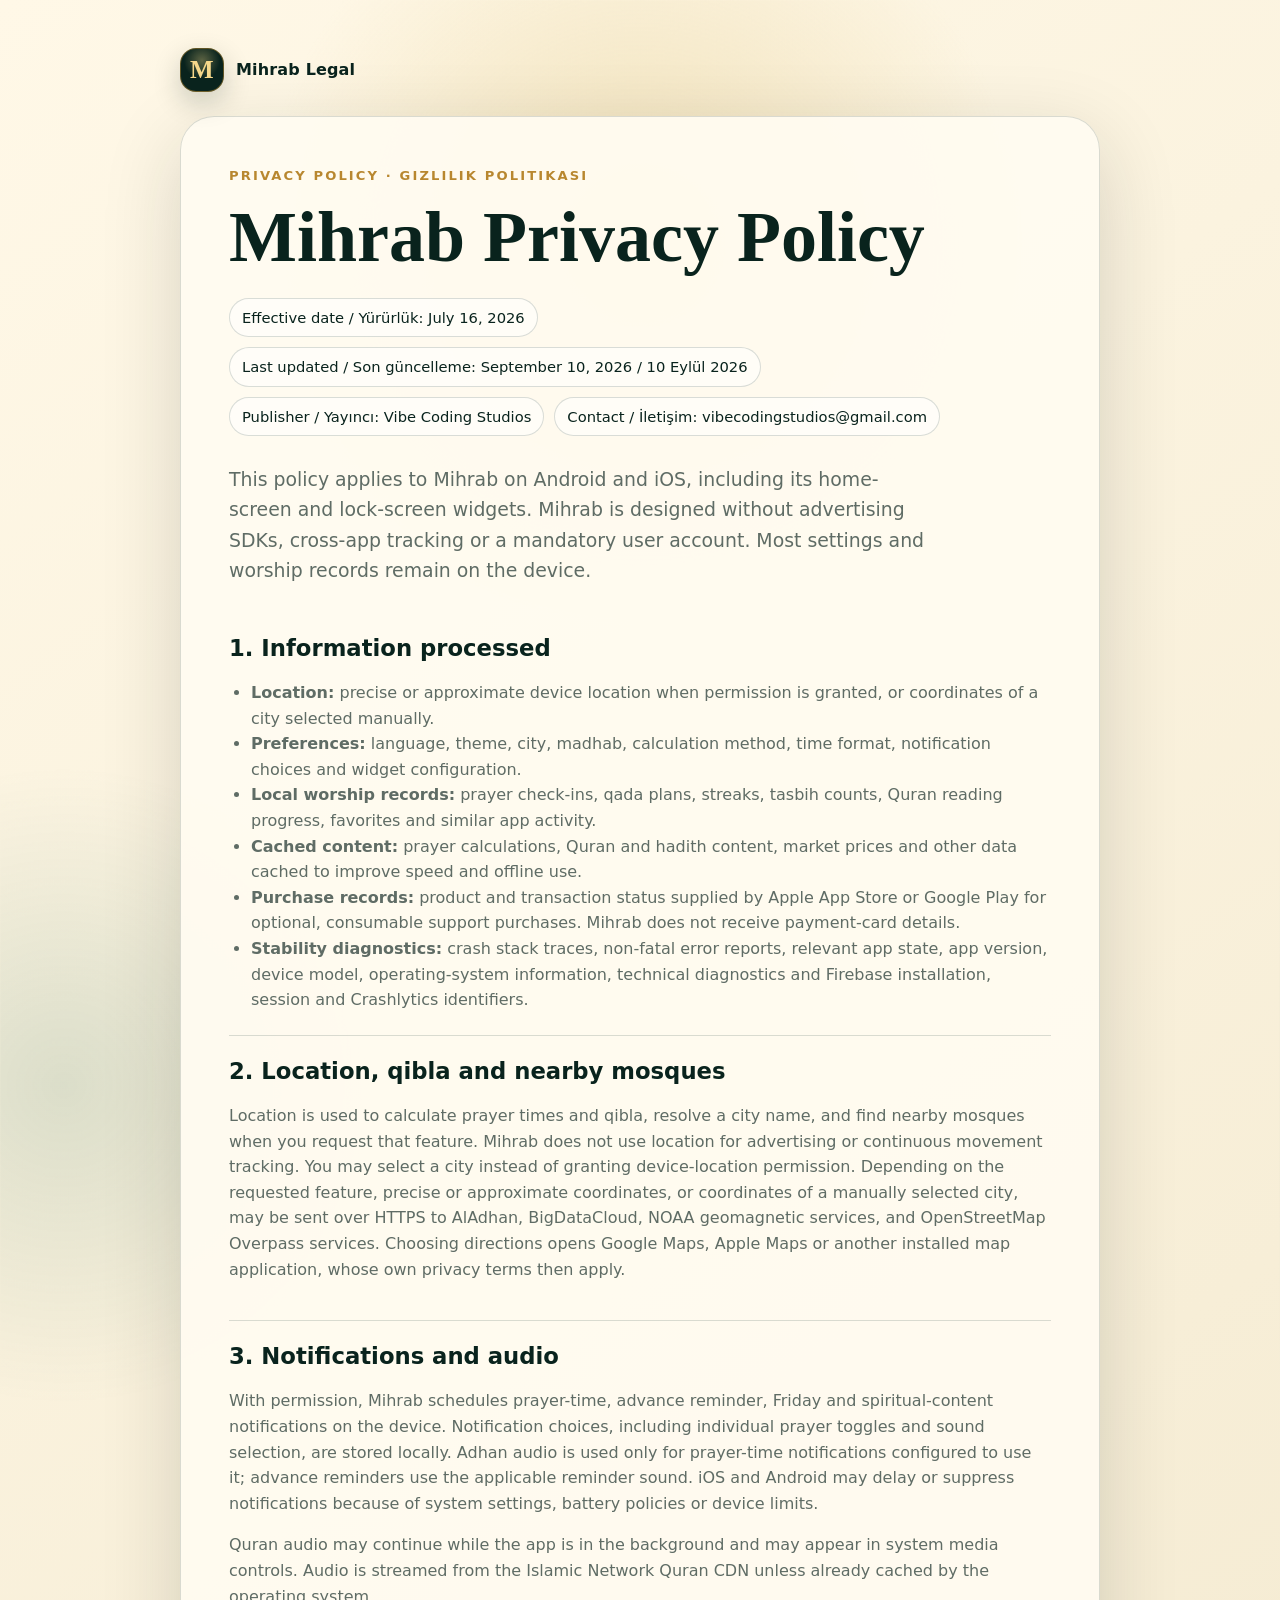
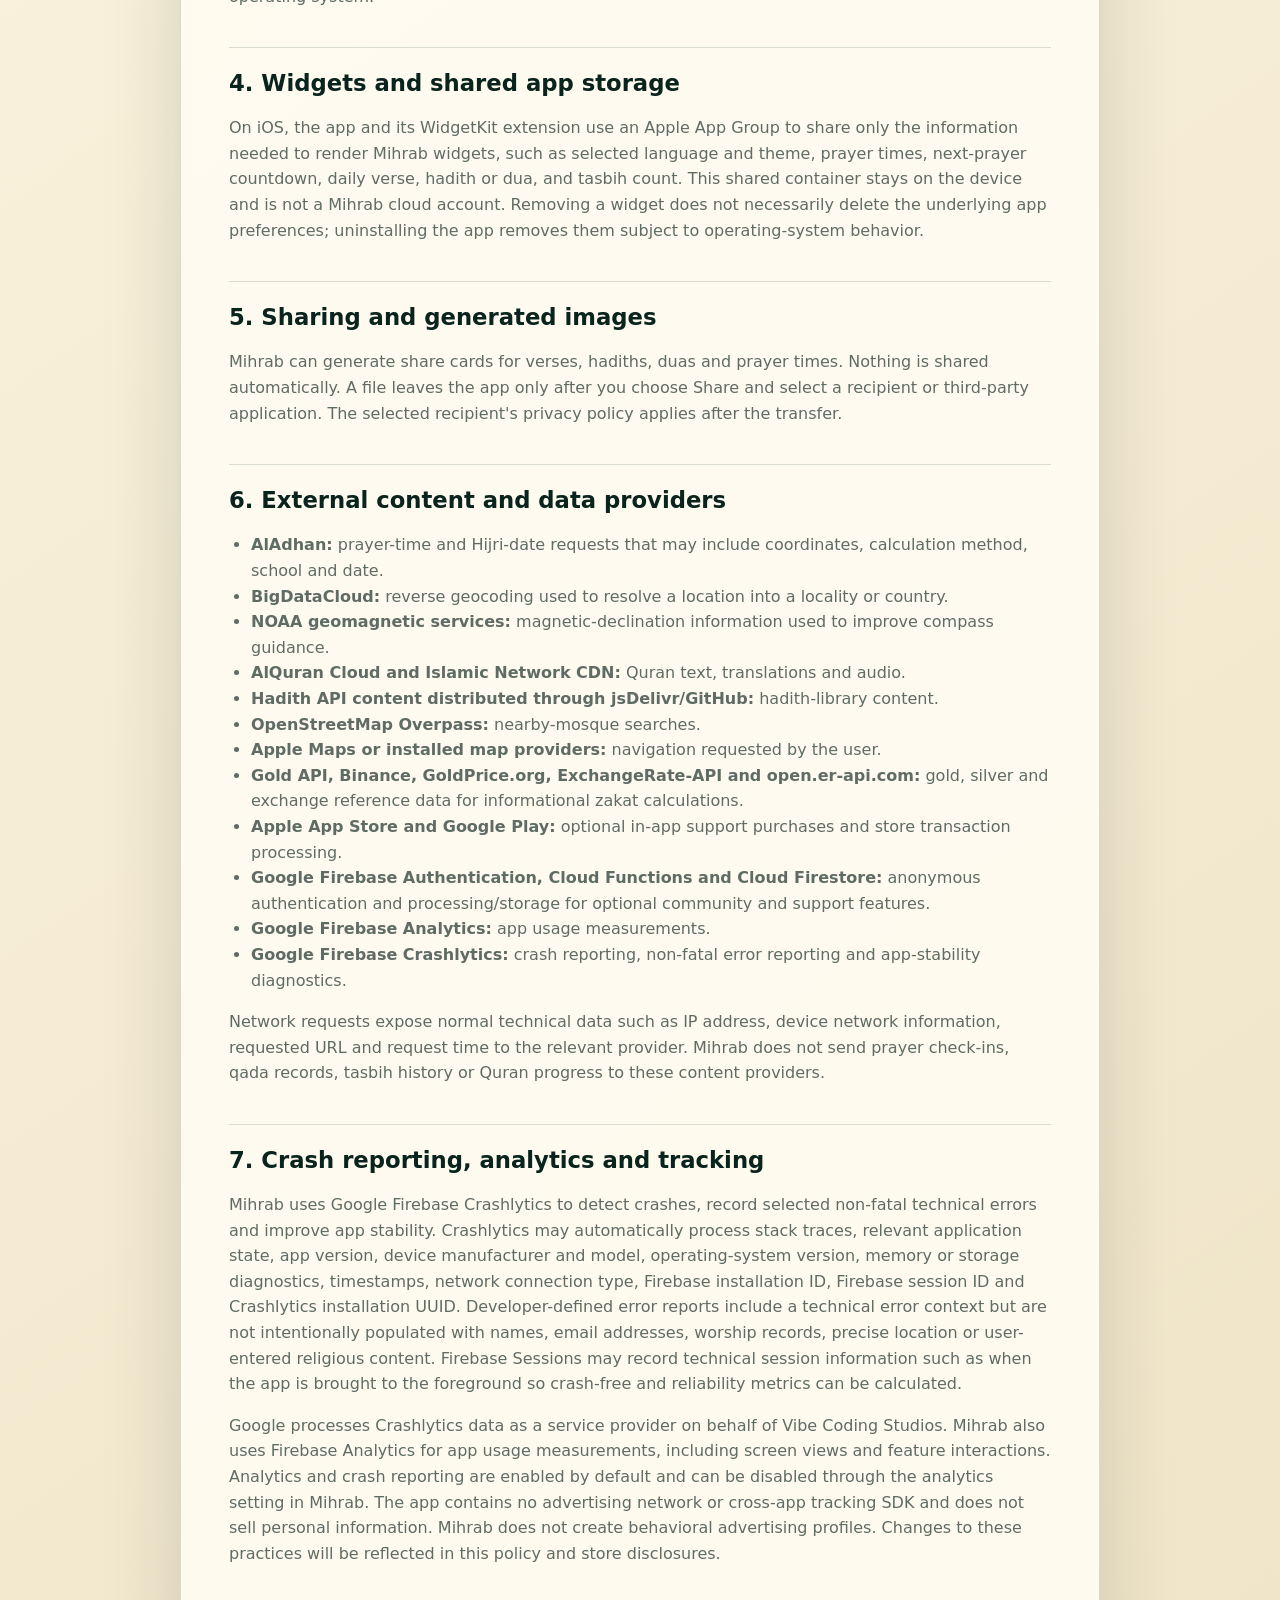
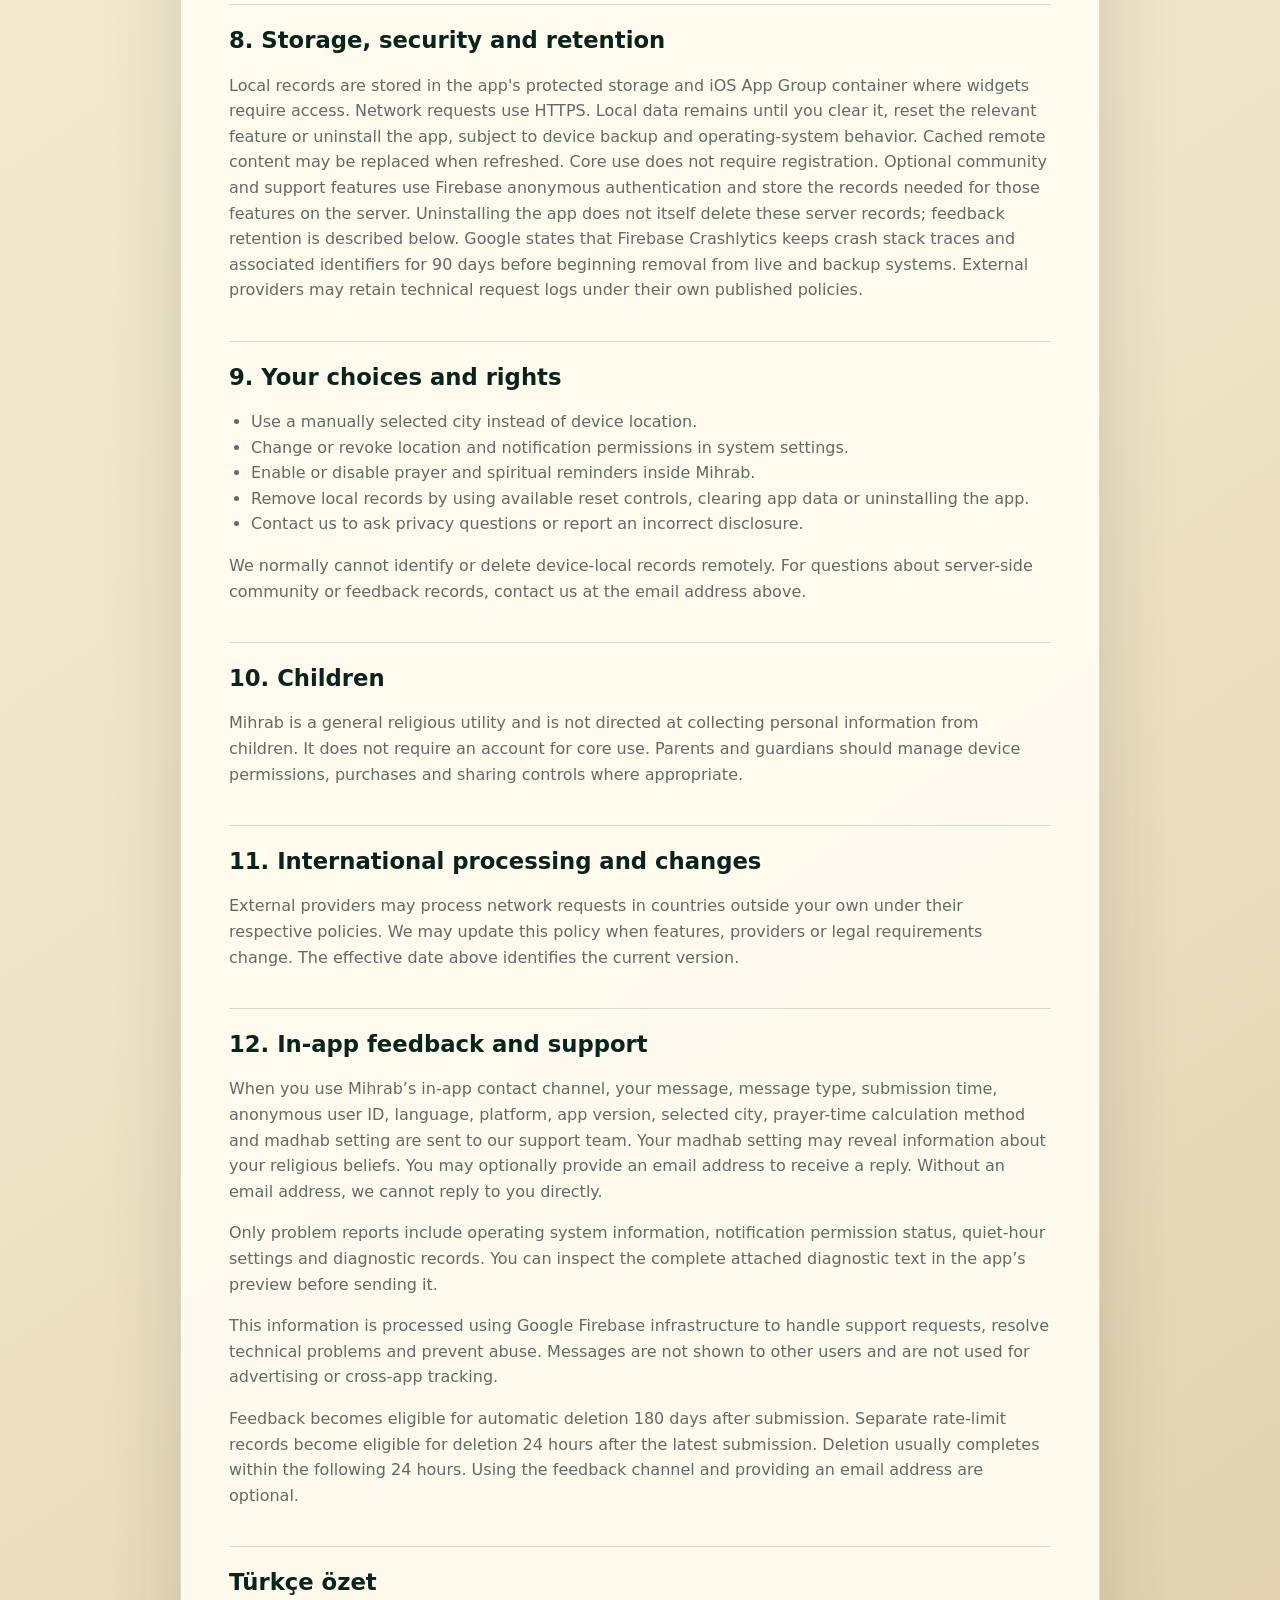
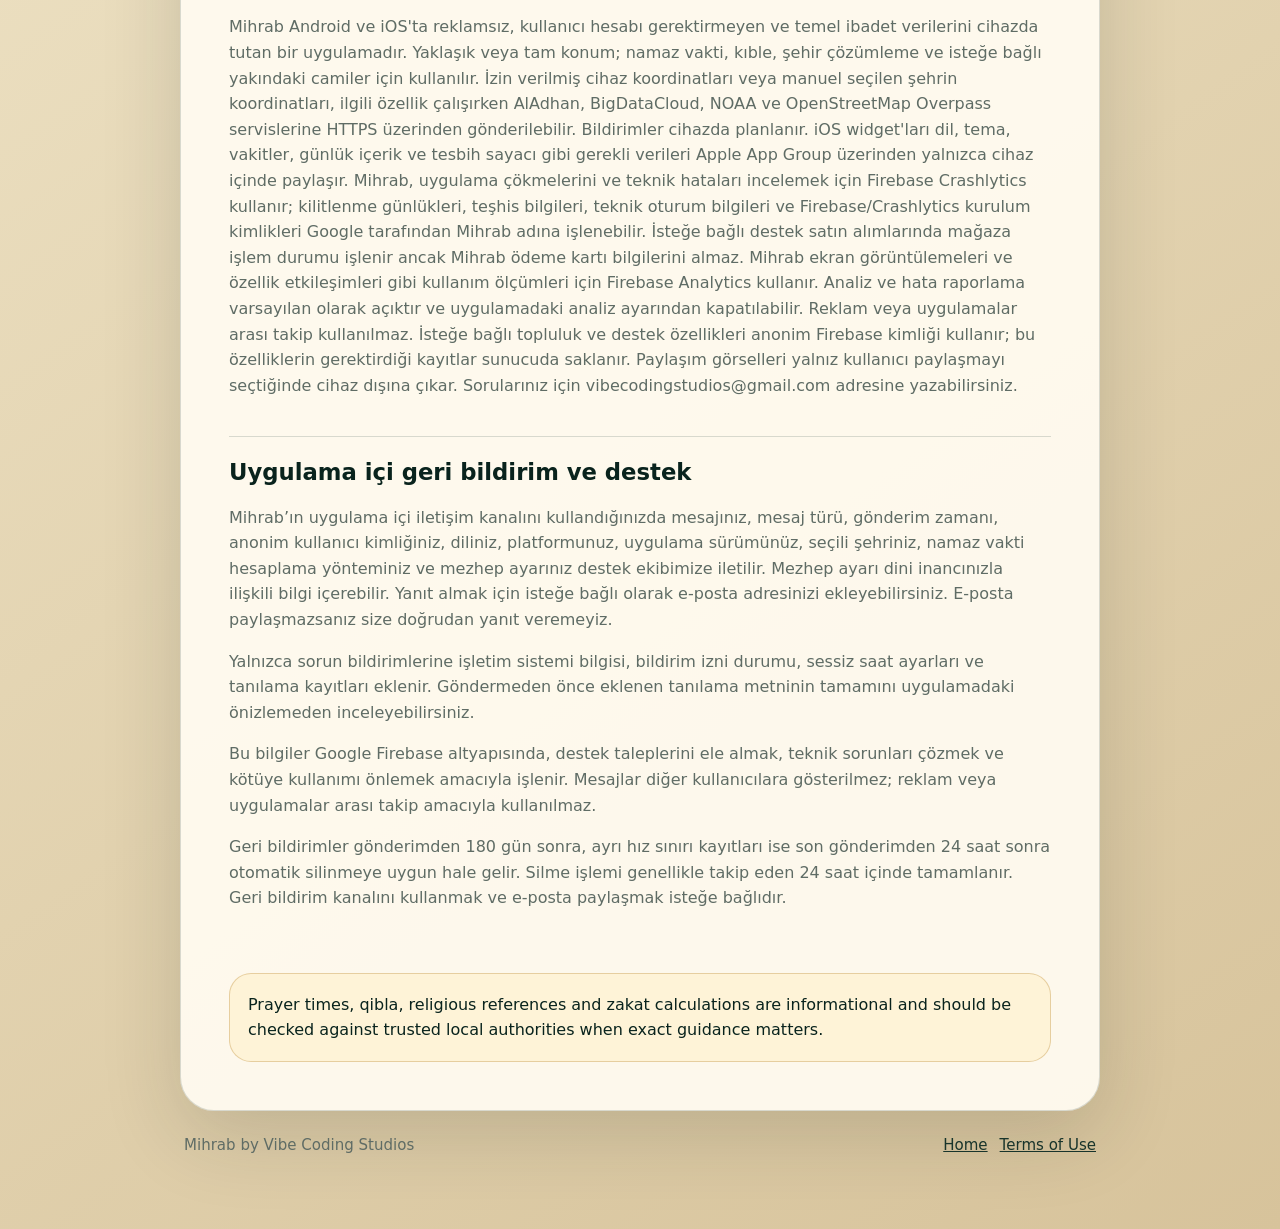
==== commit 1fa1155d: "docs: disclose in-app feedback and retention in privacy policy" ====
--- a/privacy/index.html
+++ b/privacy/index.html
@@ -16,6 +16,7 @@
         <h1>Mihrab Privacy Policy</h1>
         <ul class="meta">
           <li>Effective date / Yürürlük: July 16, 2026</li>
+          <li>Last updated / Son güncelleme: September 10, 2026 / 10 Eylül 2026</li>
           <li>Publisher / Yayıncı: Vibe Coding Studios</li>
           <li>Contact / İletişim: vibecodingstudios@gmail.com</li>
         </ul>
@@ -79,6 +80,8 @@
             <li><strong>Apple Maps or installed map providers:</strong> navigation requested by the user.</li>
             <li><strong>Gold API, Binance, GoldPrice.org, ExchangeRate-API and open.er-api.com:</strong> gold, silver and exchange reference data for informational zakat calculations.</li>
             <li><strong>Apple App Store and Google Play:</strong> optional in-app support purchases and store transaction processing.</li>
+            <li><strong>Google Firebase Authentication, Cloud Functions and Cloud Firestore:</strong> anonymous authentication and processing/storage for optional community and support features.</li>
+            <li><strong>Google Firebase Analytics:</strong> app usage measurements.</li>
             <li><strong>Google Firebase Crashlytics:</strong> crash reporting, non-fatal error reporting and app-stability diagnostics.</li>
           </ul>
           <p>
@@ -92,14 +95,14 @@
             Mihrab uses Google Firebase Crashlytics to detect crashes, record selected non-fatal technical errors and improve app stability. Crashlytics may automatically process stack traces, relevant application state, app version, device manufacturer and model, operating-system version, memory or storage diagnostics, timestamps, network connection type, Firebase installation ID, Firebase session ID and Crashlytics installation UUID. Developer-defined error reports include a technical error context but are not intentionally populated with names, email addresses, worship records, precise location or user-entered religious content. Firebase Sessions may record technical session information such as when the app is brought to the foreground so crash-free and reliability metrics can be calculated.
           </p>
           <p>
-            Google processes Crashlytics data as a service provider on behalf of Vibe Coding Studios. The current Mihrab release contains no advertising network, no Firebase Analytics, no cross-app tracking SDK and no sale of personal information. Mihrab does not create behavioral advertising profiles. If Mihrab later introduces advertising, account-based cloud services or additional analytics, this policy and store disclosures will be updated before release.
+            Google processes Crashlytics data as a service provider on behalf of Vibe Coding Studios. Mihrab also uses Firebase Analytics for app usage measurements, including screen views and feature interactions. Analytics and crash reporting are enabled by default and can be disabled through the analytics setting in Mihrab. The app contains no advertising network or cross-app tracking SDK and does not sell personal information. Mihrab does not create behavioral advertising profiles. Changes to these practices will be reflected in this policy and store disclosures.
           </p>
         </section>
 
         <section class="section">
           <h2>8. Storage, security and retention</h2>
           <p>
-            Local records are stored in the app's protected storage and iOS App Group container where widgets require access. Network requests use HTTPS. Local data remains until you clear it, reset the relevant feature or uninstall the app, subject to device backup and operating-system behavior. Cached remote content may be replaced when refreshed. Mihrab currently has no server-side user account or account-deletion database. Google states that Firebase Crashlytics keeps crash stack traces and associated identifiers for 90 days before beginning removal from live and backup systems. External providers may retain technical request logs under their own published policies.
+            Local records are stored in the app's protected storage and iOS App Group container where widgets require access. Network requests use HTTPS. Local data remains until you clear it, reset the relevant feature or uninstall the app, subject to device backup and operating-system behavior. Cached remote content may be replaced when refreshed. Core use does not require registration. Optional community and support features use Firebase anonymous authentication and store the records needed for those features on the server. Uninstalling the app does not itself delete these server records; feedback retention is described below. Google states that Firebase Crashlytics keeps crash stack traces and associated identifiers for 90 days before beginning removal from live and backup systems. External providers may retain technical request logs under their own published policies.
           </p>
         </section>
 
@@ -112,7 +115,7 @@
             <li>Remove local records by using available reset controls, clearing app data or uninstalling the app.</li>
             <li>Contact us to ask privacy questions or report an incorrect disclosure.</li>
           </ul>
-          <p>Because Mihrab does not maintain user accounts or a server-side worship-history database, we normally cannot identify or delete device-local data remotely.</p>
+          <p>We normally cannot identify or delete device-local records remotely. For questions about server-side community or feedback records, contact us at the email address above.</p>
         </section>
 
         <section class="section">
@@ -129,11 +132,29 @@
           </p>
         </section>
 
+
+        <section class="section" lang="en" id="feedback-en">
+          <h2>12. In-app feedback and support</h2>
+          <p>When you use Mihrab’s in-app contact channel, your message, message type, submission time, anonymous user ID, language, platform, app version, selected city, prayer-time calculation method and madhab setting are sent to our support team. Your madhab setting may reveal information about your religious beliefs. You may optionally provide an email address to receive a reply. Without an email address, we cannot reply to you directly.</p>
+          <p>Only problem reports include operating system information, notification permission status, quiet-hour settings and diagnostic records. You can inspect the complete attached diagnostic text in the app’s preview before sending it.</p>
+          <p>This information is processed using Google Firebase infrastructure to handle support requests, resolve technical problems and prevent abuse. Messages are not shown to other users and are not used for advertising or cross-app tracking.</p>
+          <p>Feedback becomes eligible for automatic deletion 180 days after submission. Separate rate-limit records become eligible for deletion 24 hours after the latest submission. Deletion usually completes within the following 24 hours. Using the feedback channel and providing an email address are optional.</p>
+        </section>
+
         <section class="section" lang="tr">
           <h2>Türkçe özet</h2>
           <p>
-            Mihrab Android ve iOS'ta reklamsız, kullanıcı hesabı gerektirmeyen ve temel ibadet verilerini cihazda tutan bir uygulamadır. Yaklaşık veya tam konum; namaz vakti, kıble, şehir çözümleme ve isteğe bağlı yakındaki camiler için kullanılır. İzin verilmiş cihaz koordinatları veya manuel seçilen şehrin koordinatları, ilgili özellik çalışırken AlAdhan, BigDataCloud, NOAA ve OpenStreetMap Overpass servislerine HTTPS üzerinden gönderilebilir. Bildirimler cihazda planlanır. iOS widget'ları dil, tema, vakitler, günlük içerik ve tesbih sayacı gibi gerekli verileri Apple App Group üzerinden yalnızca cihaz içinde paylaşır. Mihrab, uygulama çökmelerini ve teknik hataları incelemek için Firebase Crashlytics kullanır; kilitlenme günlükleri, teşhis bilgileri, teknik oturum bilgileri ve Firebase/Crashlytics kurulum kimlikleri Google tarafından Mihrab adına işlenebilir. İsteğe bağlı destek satın alımlarında mağaza işlem durumu işlenir ancak Mihrab ödeme kartı bilgilerini almaz. Mihrab reklam, Firebase Analytics veya uygulamalar arası takip kullanmaz; ibadet geçmişini bu sağlayıcılara göndermez. Paylaşım görselleri yalnız kullanıcı paylaşmayı seçtiğinde cihaz dışına çıkar. Sorularınız için vibecodingstudios@gmail.com adresine yazabilirsiniz.
+            Mihrab Android ve iOS'ta reklamsız, kullanıcı hesabı gerektirmeyen ve temel ibadet verilerini cihazda tutan bir uygulamadır. Yaklaşık veya tam konum; namaz vakti, kıble, şehir çözümleme ve isteğe bağlı yakındaki camiler için kullanılır. İzin verilmiş cihaz koordinatları veya manuel seçilen şehrin koordinatları, ilgili özellik çalışırken AlAdhan, BigDataCloud, NOAA ve OpenStreetMap Overpass servislerine HTTPS üzerinden gönderilebilir. Bildirimler cihazda planlanır. iOS widget'ları dil, tema, vakitler, günlük içerik ve tesbih sayacı gibi gerekli verileri Apple App Group üzerinden yalnızca cihaz içinde paylaşır. Mihrab, uygulama çökmelerini ve teknik hataları incelemek için Firebase Crashlytics kullanır; kilitlenme günlükleri, teşhis bilgileri, teknik oturum bilgileri ve Firebase/Crashlytics kurulum kimlikleri Google tarafından Mihrab adına işlenebilir. İsteğe bağlı destek satın alımlarında mağaza işlem durumu işlenir ancak Mihrab ödeme kartı bilgilerini almaz. Mihrab ekran görüntülemeleri ve özellik etkileşimleri gibi kullanım ölçümleri için Firebase Analytics kullanır. Analiz ve hata raporlama varsayılan olarak açıktır ve uygulamadaki analiz ayarından kapatılabilir. Reklam veya uygulamalar arası takip kullanılmaz. İsteğe bağlı topluluk ve destek özellikleri anonim Firebase kimliği kullanır; bu özelliklerin gerektirdiği kayıtlar sunucuda saklanır. Paylaşım görselleri yalnız kullanıcı paylaşmayı seçtiğinde cihaz dışına çıkar. Sorularınız için vibecodingstudios@gmail.com adresine yazabilirsiniz.
           </p>
+        </section>
+
+
+        <section class="section" lang="tr" id="feedback-tr">
+          <h2>Uygulama içi geri bildirim ve destek</h2>
+          <p>Mihrab’ın uygulama içi iletişim kanalını kullandığınızda mesajınız, mesaj türü, gönderim zamanı, anonim kullanıcı kimliğiniz, diliniz, platformunuz, uygulama sürümünüz, seçili şehriniz, namaz vakti hesaplama yönteminiz ve mezhep ayarınız destek ekibimize iletilir. Mezhep ayarı dini inancınızla ilişkili bilgi içerebilir. Yanıt almak için isteğe bağlı olarak e-posta adresinizi ekleyebilirsiniz. E-posta paylaşmazsanız size doğrudan yanıt veremeyiz.</p>
+          <p>Yalnızca sorun bildirimlerine işletim sistemi bilgisi, bildirim izni durumu, sessiz saat ayarları ve tanılama kayıtları eklenir. Göndermeden önce eklenen tanılama metninin tamamını uygulamadaki önizlemeden inceleyebilirsiniz.</p>
+          <p>Bu bilgiler Google Firebase altyapısında, destek taleplerini ele almak, teknik sorunları çözmek ve kötüye kullanımı önlemek amacıyla işlenir. Mesajlar diğer kullanıcılara gösterilmez; reklam veya uygulamalar arası takip amacıyla kullanılmaz.</p>
+          <p>Geri bildirimler gönderimden 180 gün sonra, ayrı hız sınırı kayıtları ise son gönderimden 24 saat sonra otomatik silinmeye uygun hale gelir. Silme işlemi genellikle takip eden 24 saat içinde tamamlanır. Geri bildirim kanalını kullanmak ve e-posta paylaşmak isteğe bağlıdır.</p>
         </section>
 
         <p class="note">Prayer times, qibla, religious references and zakat calculations are informational and should be checked against trusted local authorities when exact guidance matters.</p>
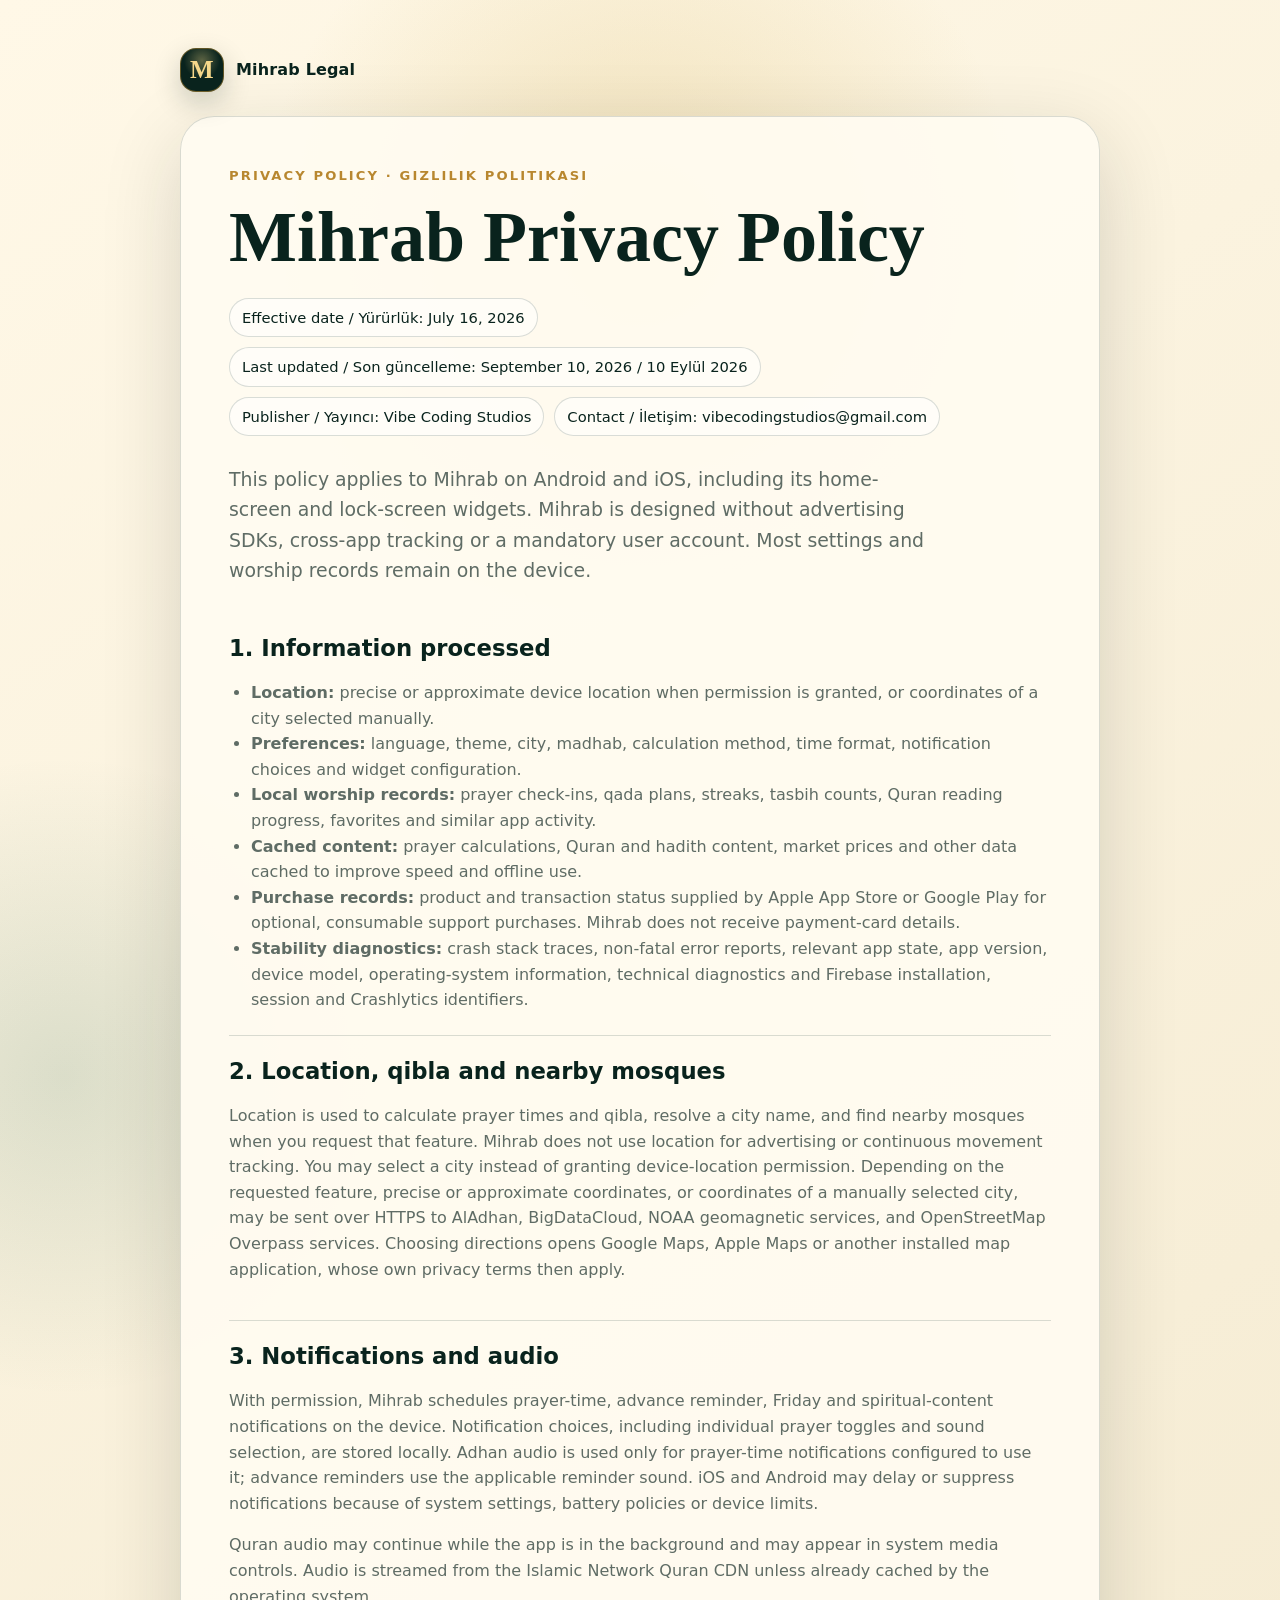
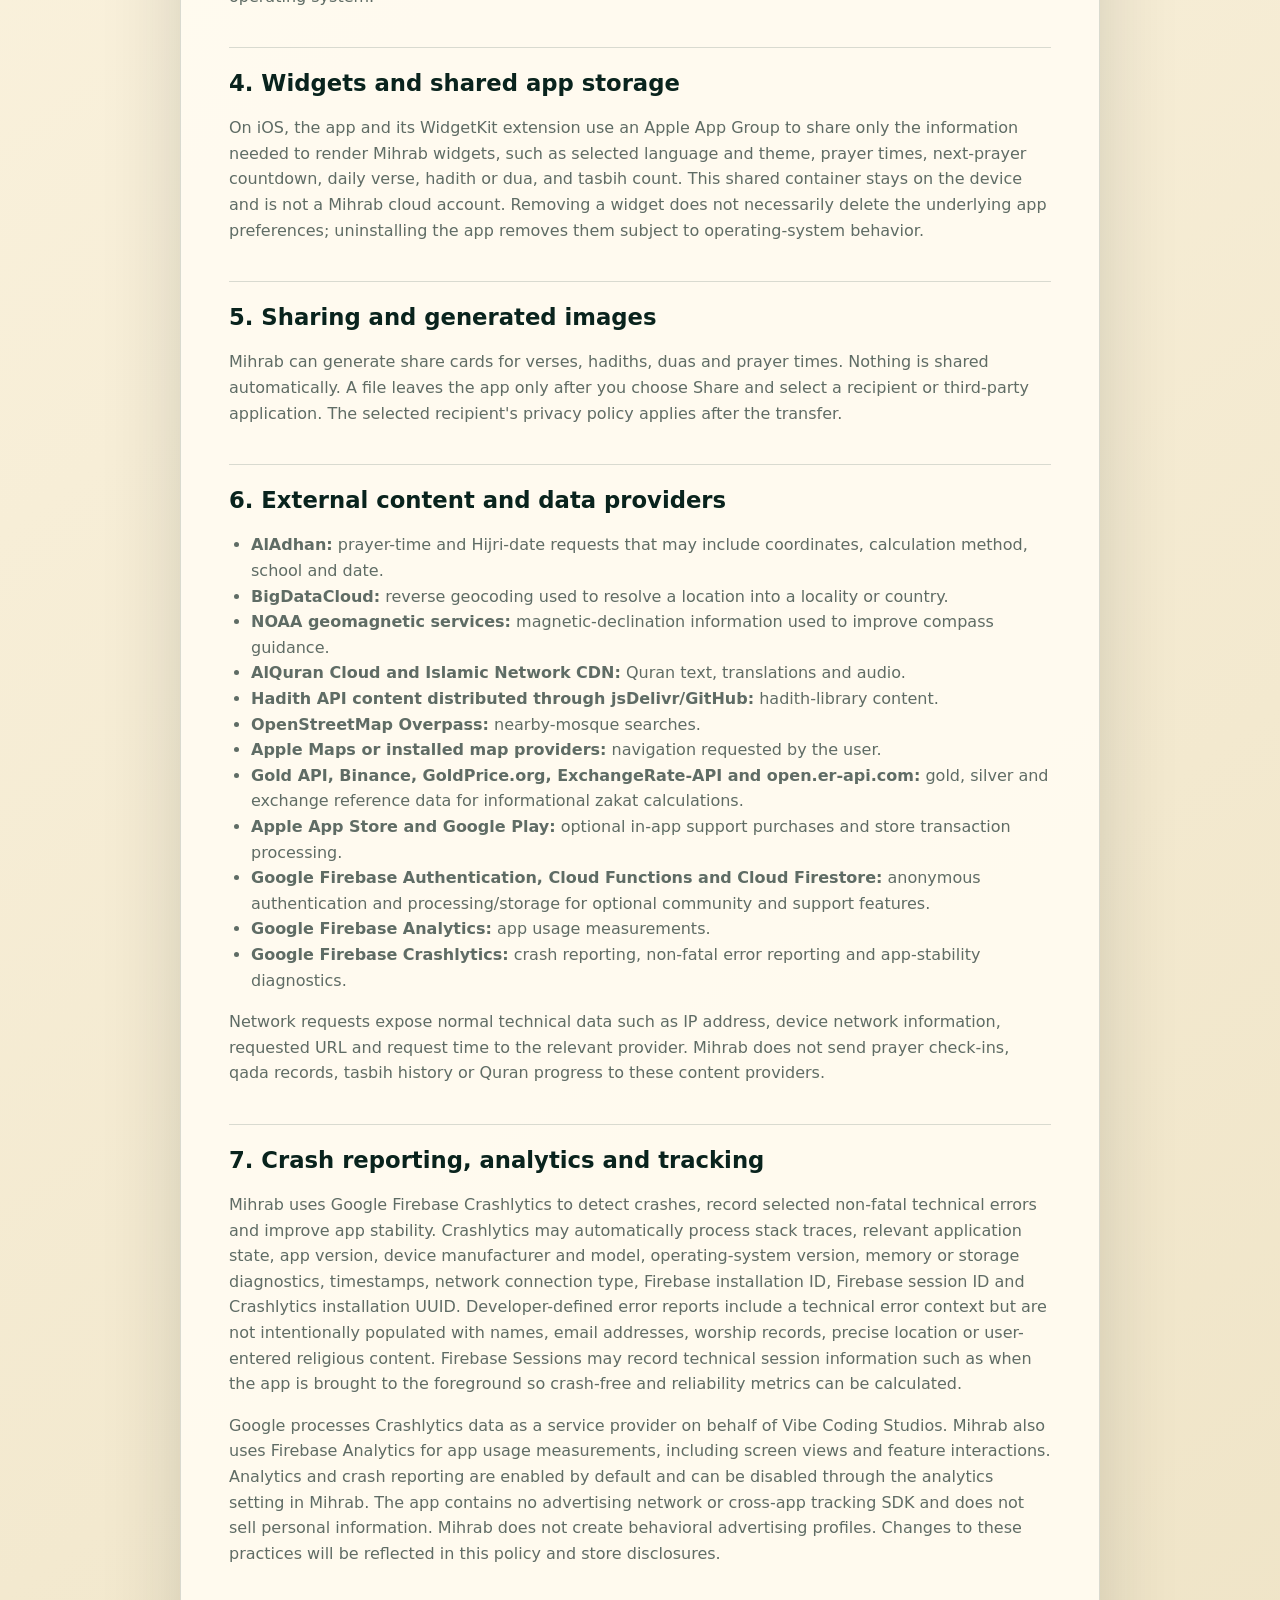
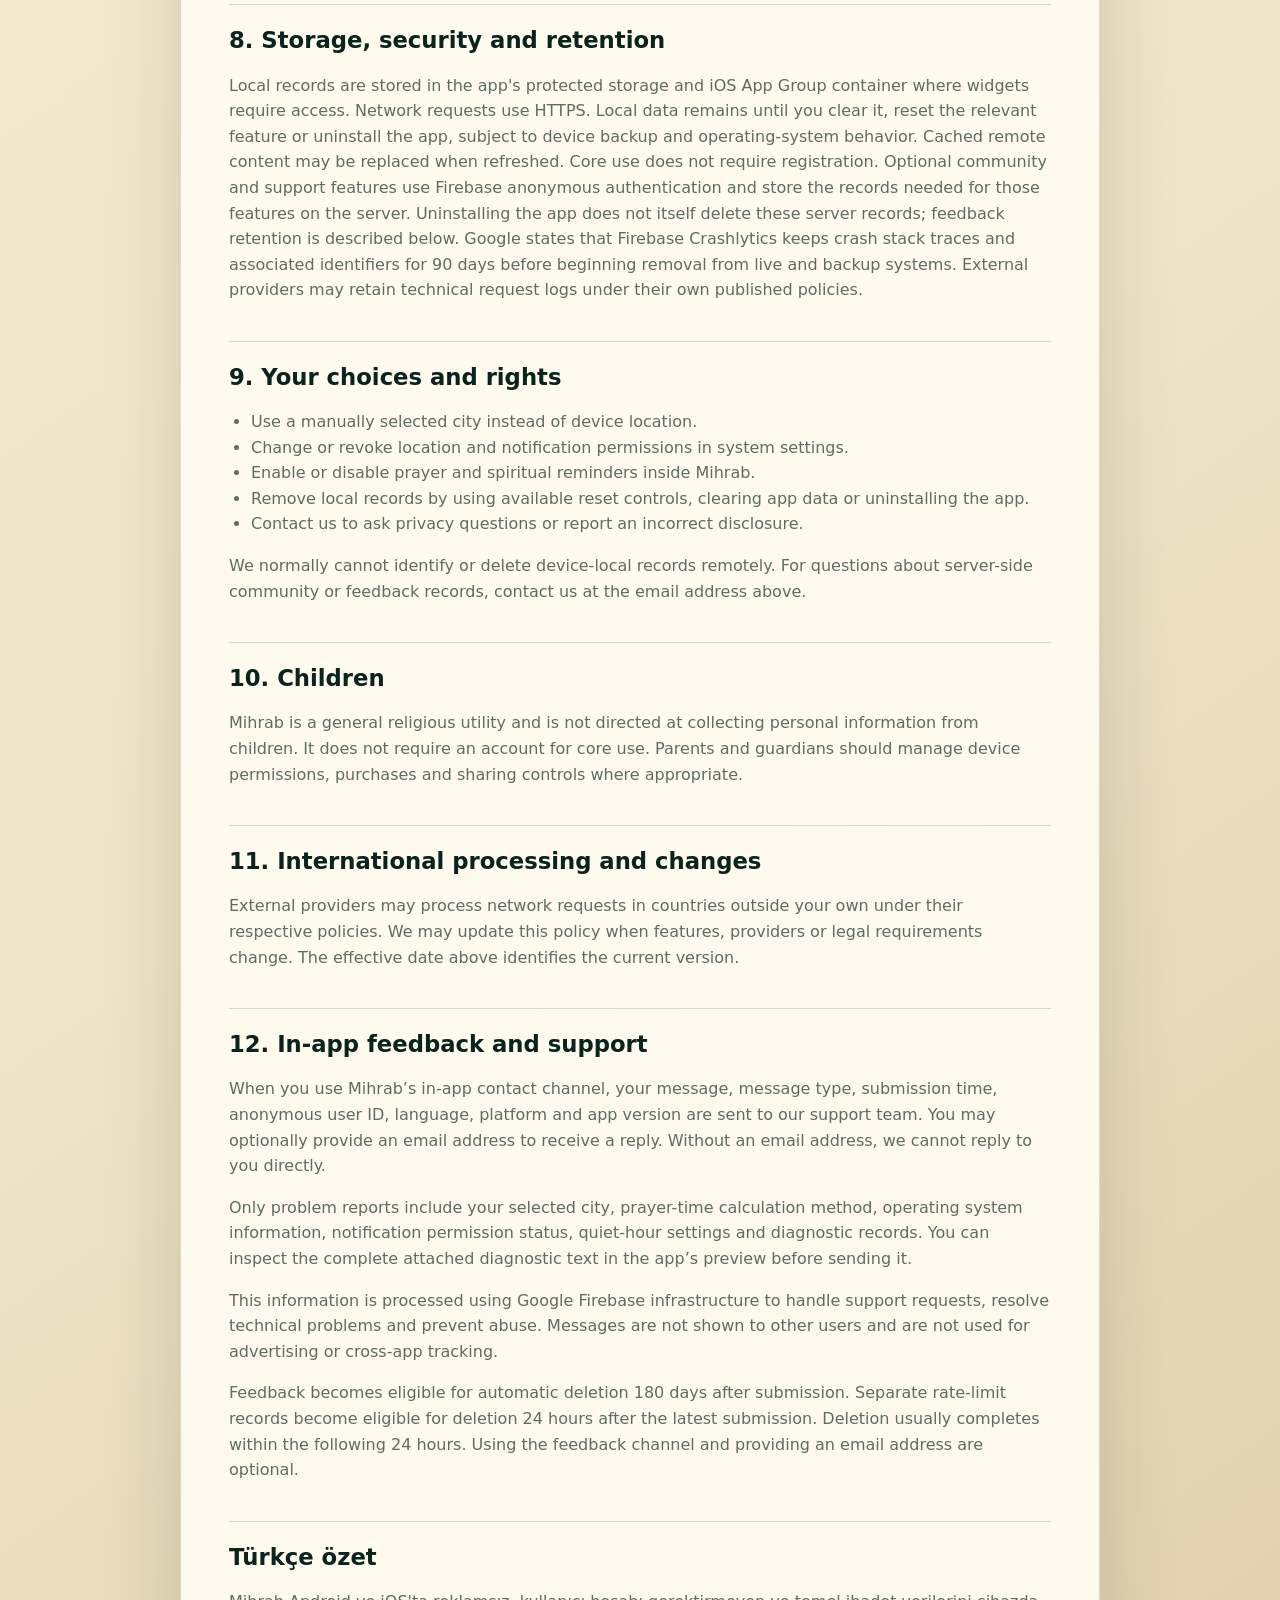
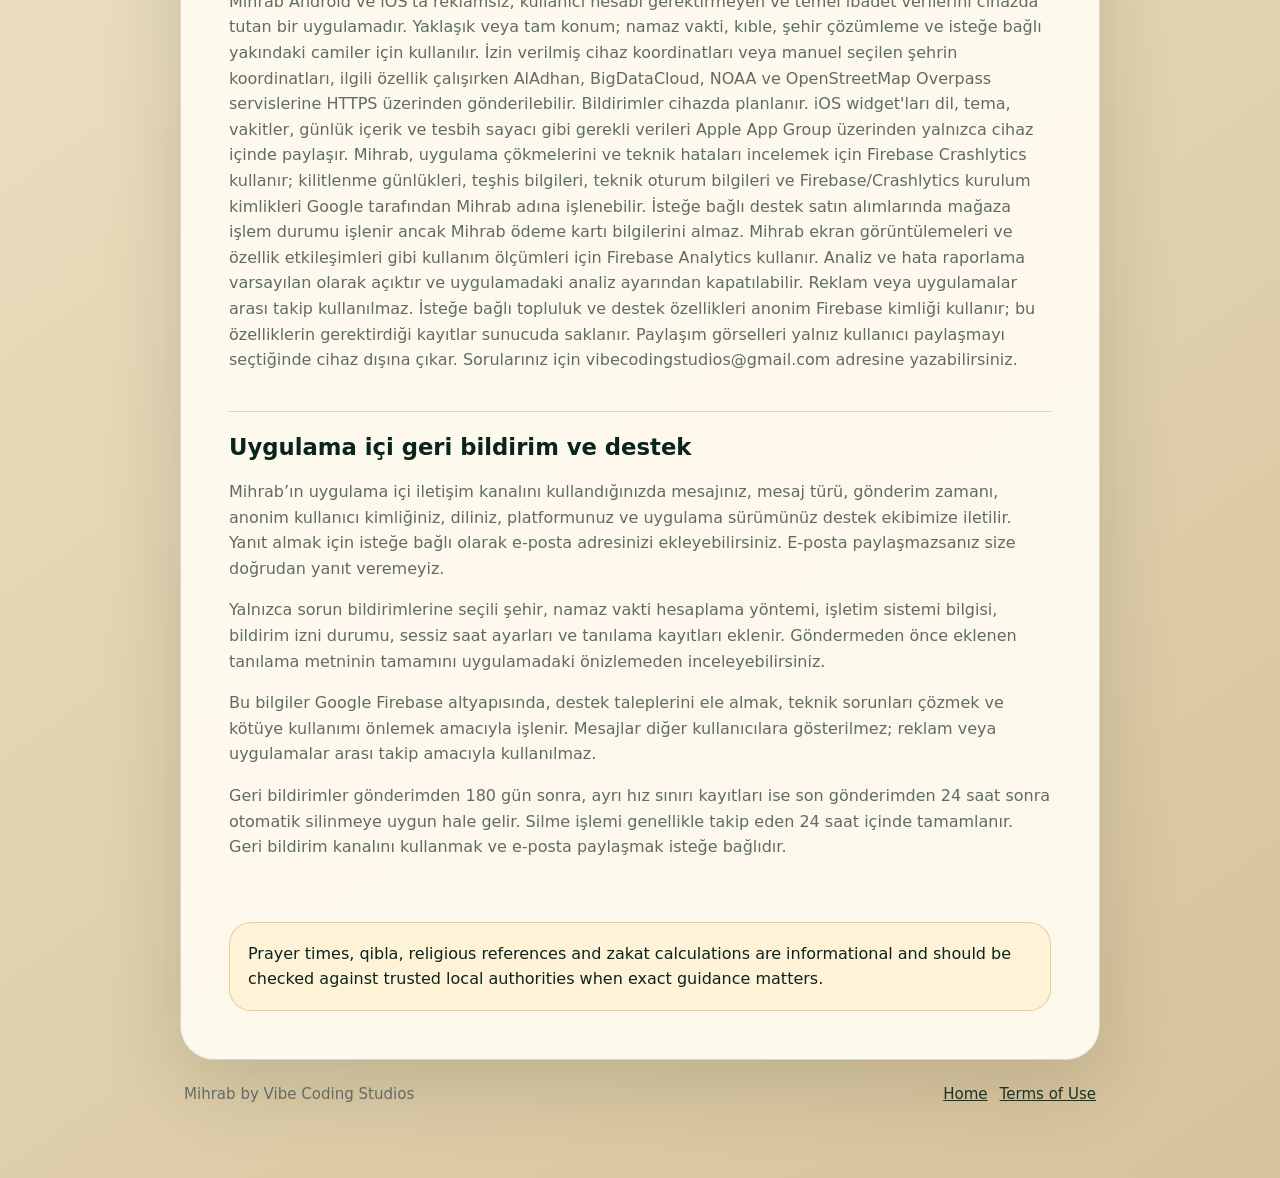
==== commit ead7d675: "docs: minimize feedback data in Turkish and English privacy policy" ====
--- a/privacy/index.html
+++ b/privacy/index.html
@@ -135,8 +135,8 @@
 
         <section class="section" lang="en" id="feedback-en">
           <h2>12. In-app feedback and support</h2>
-          <p>When you use Mihrab’s in-app contact channel, your message, message type, submission time, anonymous user ID, language, platform, app version, selected city, prayer-time calculation method and madhab setting are sent to our support team. Your madhab setting may reveal information about your religious beliefs. You may optionally provide an email address to receive a reply. Without an email address, we cannot reply to you directly.</p>
-          <p>Only problem reports include operating system information, notification permission status, quiet-hour settings and diagnostic records. You can inspect the complete attached diagnostic text in the app’s preview before sending it.</p>
+          <p>When you use Mihrab’s in-app contact channel, your message, message type, submission time, anonymous user ID, language, platform and app version are sent to our support team. You may optionally provide an email address to receive a reply. Without an email address, we cannot reply to you directly.</p>
+          <p>Only problem reports include your selected city, prayer-time calculation method, operating system information, notification permission status, quiet-hour settings and diagnostic records. You can inspect the complete attached diagnostic text in the app’s preview before sending it.</p>
           <p>This information is processed using Google Firebase infrastructure to handle support requests, resolve technical problems and prevent abuse. Messages are not shown to other users and are not used for advertising or cross-app tracking.</p>
           <p>Feedback becomes eligible for automatic deletion 180 days after submission. Separate rate-limit records become eligible for deletion 24 hours after the latest submission. Deletion usually completes within the following 24 hours. Using the feedback channel and providing an email address are optional.</p>
         </section>
@@ -151,8 +151,8 @@
 
         <section class="section" lang="tr" id="feedback-tr">
           <h2>Uygulama içi geri bildirim ve destek</h2>
-          <p>Mihrab’ın uygulama içi iletişim kanalını kullandığınızda mesajınız, mesaj türü, gönderim zamanı, anonim kullanıcı kimliğiniz, diliniz, platformunuz, uygulama sürümünüz, seçili şehriniz, namaz vakti hesaplama yönteminiz ve mezhep ayarınız destek ekibimize iletilir. Mezhep ayarı dini inancınızla ilişkili bilgi içerebilir. Yanıt almak için isteğe bağlı olarak e-posta adresinizi ekleyebilirsiniz. E-posta paylaşmazsanız size doğrudan yanıt veremeyiz.</p>
-          <p>Yalnızca sorun bildirimlerine işletim sistemi bilgisi, bildirim izni durumu, sessiz saat ayarları ve tanılama kayıtları eklenir. Göndermeden önce eklenen tanılama metninin tamamını uygulamadaki önizlemeden inceleyebilirsiniz.</p>
+          <p>Mihrab’ın uygulama içi iletişim kanalını kullandığınızda mesajınız, mesaj türü, gönderim zamanı, anonim kullanıcı kimliğiniz, diliniz, platformunuz ve uygulama sürümünüz destek ekibimize iletilir. Yanıt almak için isteğe bağlı olarak e-posta adresinizi ekleyebilirsiniz. E-posta paylaşmazsanız size doğrudan yanıt veremeyiz.</p>
+          <p>Yalnızca sorun bildirimlerine seçili şehir, namaz vakti hesaplama yöntemi, işletim sistemi bilgisi, bildirim izni durumu, sessiz saat ayarları ve tanılama kayıtları eklenir. Göndermeden önce eklenen tanılama metninin tamamını uygulamadaki önizlemeden inceleyebilirsiniz.</p>
           <p>Bu bilgiler Google Firebase altyapısında, destek taleplerini ele almak, teknik sorunları çözmek ve kötüye kullanımı önlemek amacıyla işlenir. Mesajlar diğer kullanıcılara gösterilmez; reklam veya uygulamalar arası takip amacıyla kullanılmaz.</p>
           <p>Geri bildirimler gönderimden 180 gün sonra, ayrı hız sınırı kayıtları ise son gönderimden 24 saat sonra otomatik silinmeye uygun hale gelir. Silme işlemi genellikle takip eden 24 saat içinde tamamlanır. Geri bildirim kanalını kullanmak ve e-posta paylaşmak isteğe bağlıdır.</p>
         </section>
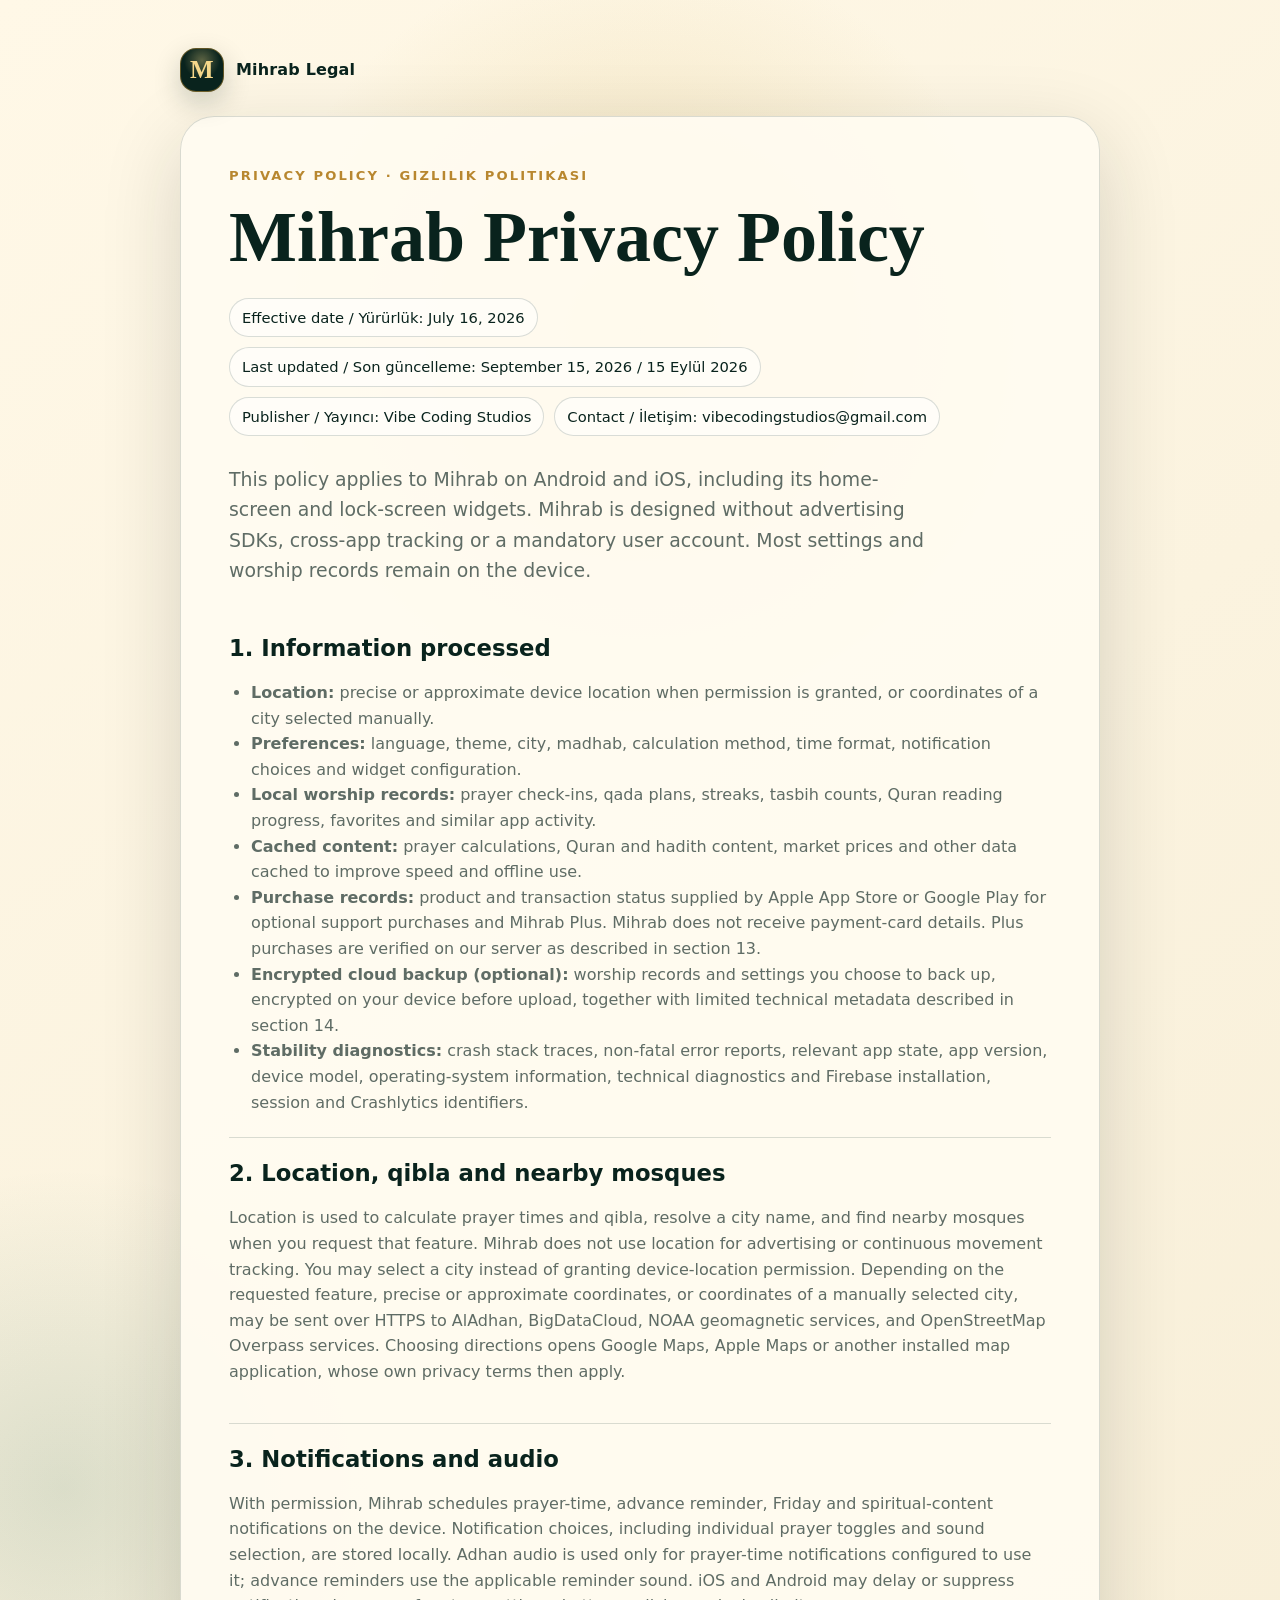
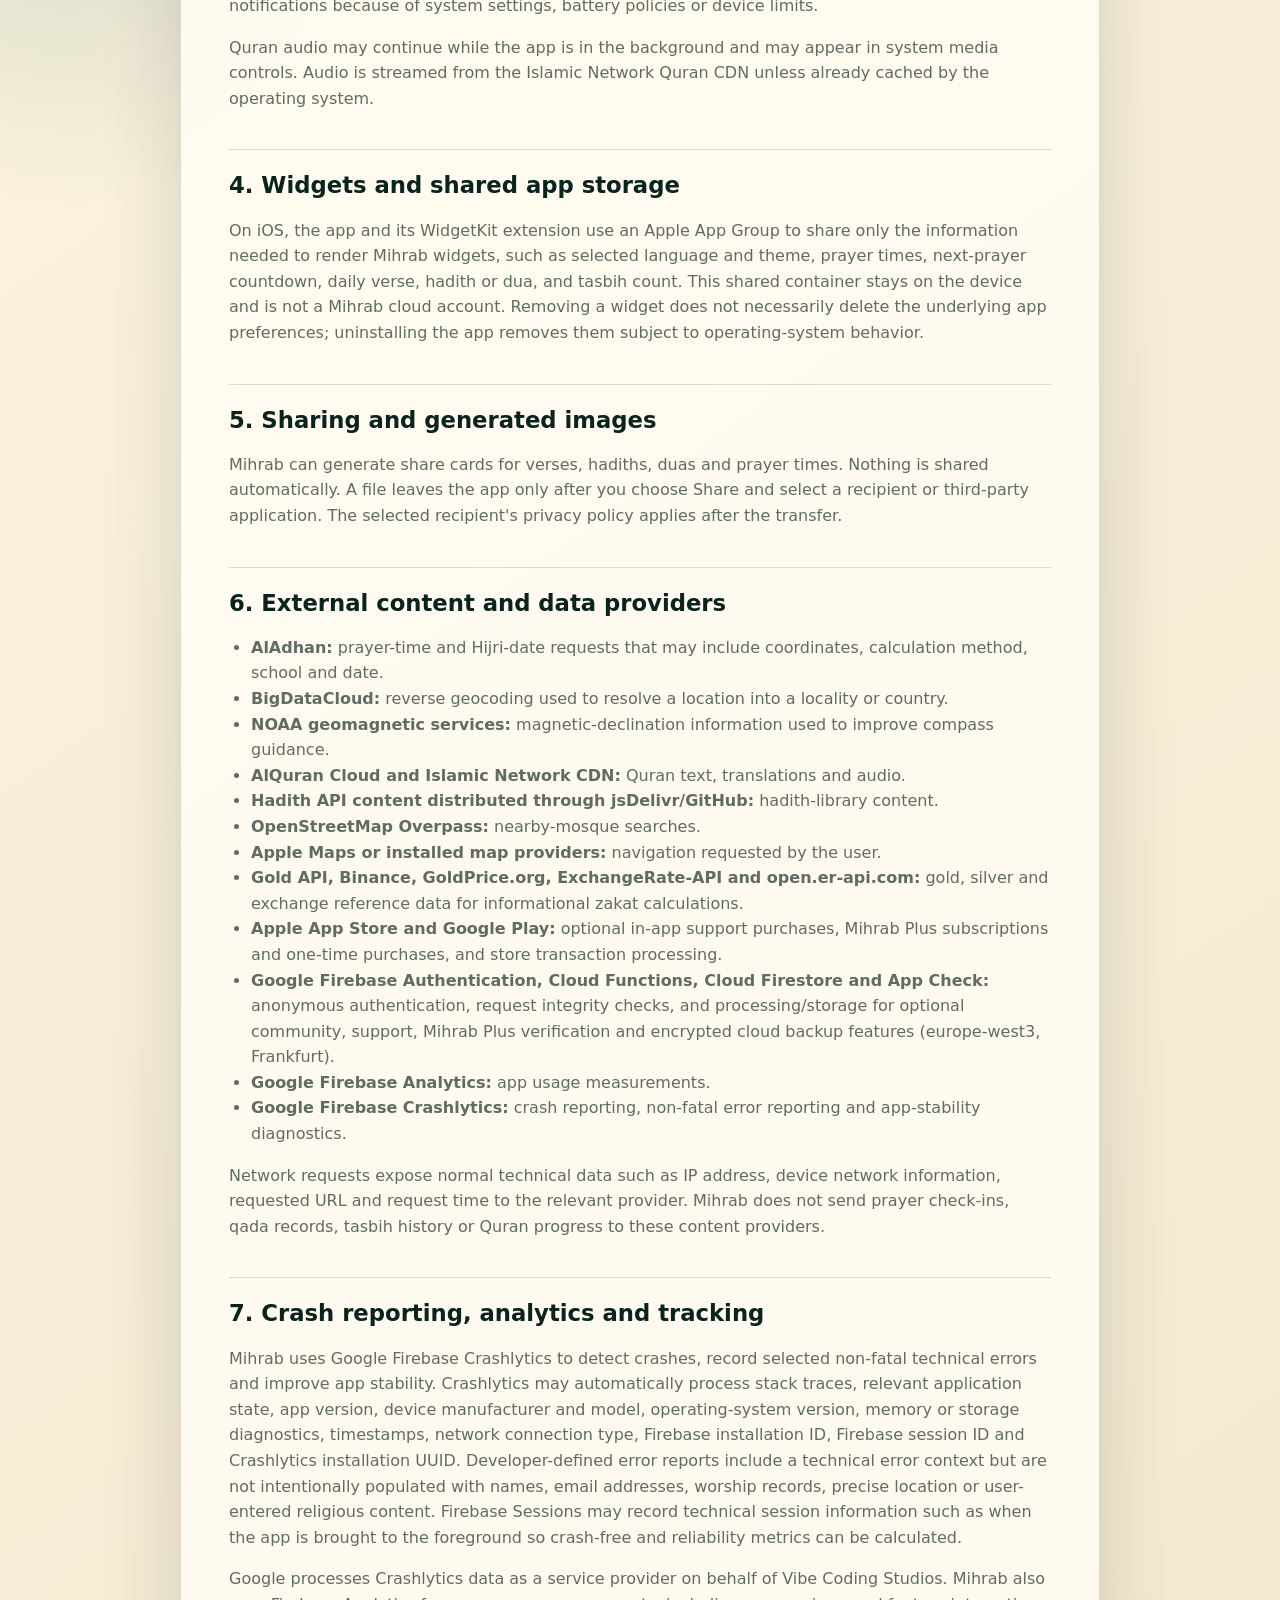
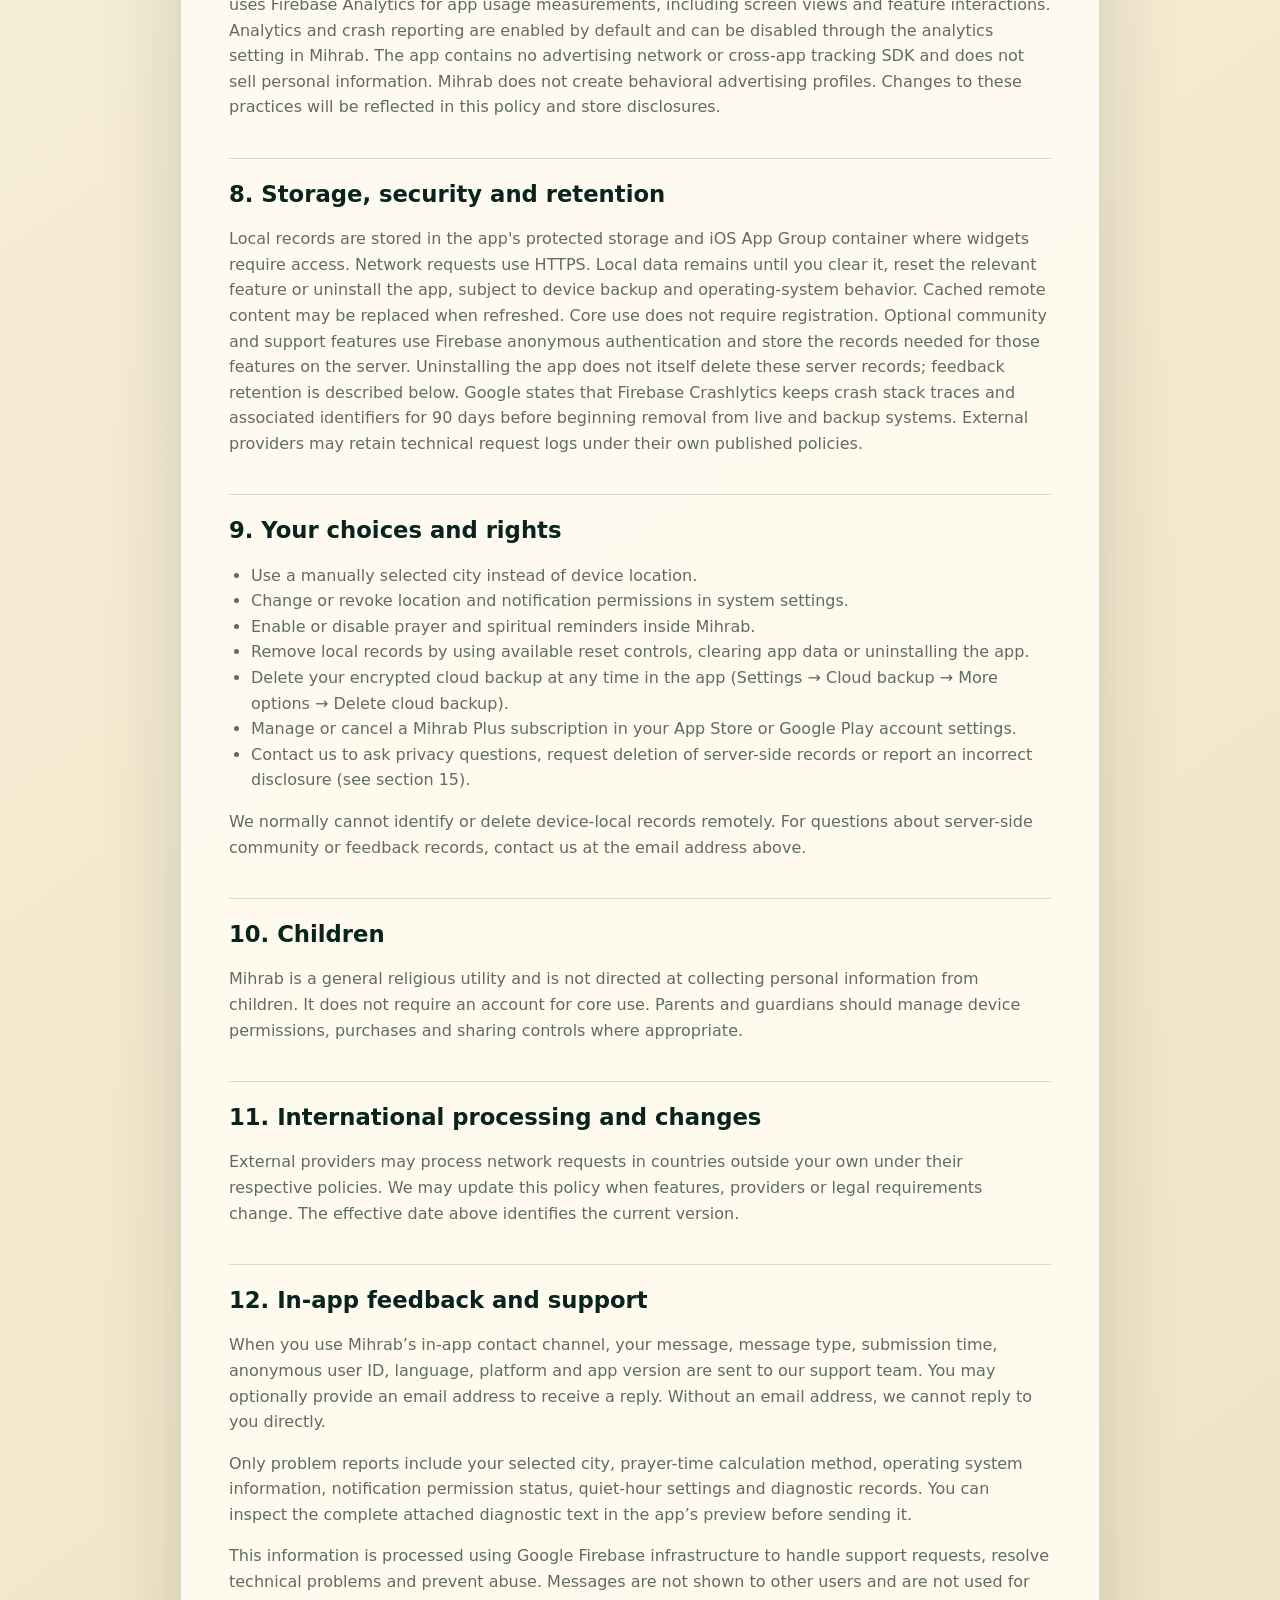
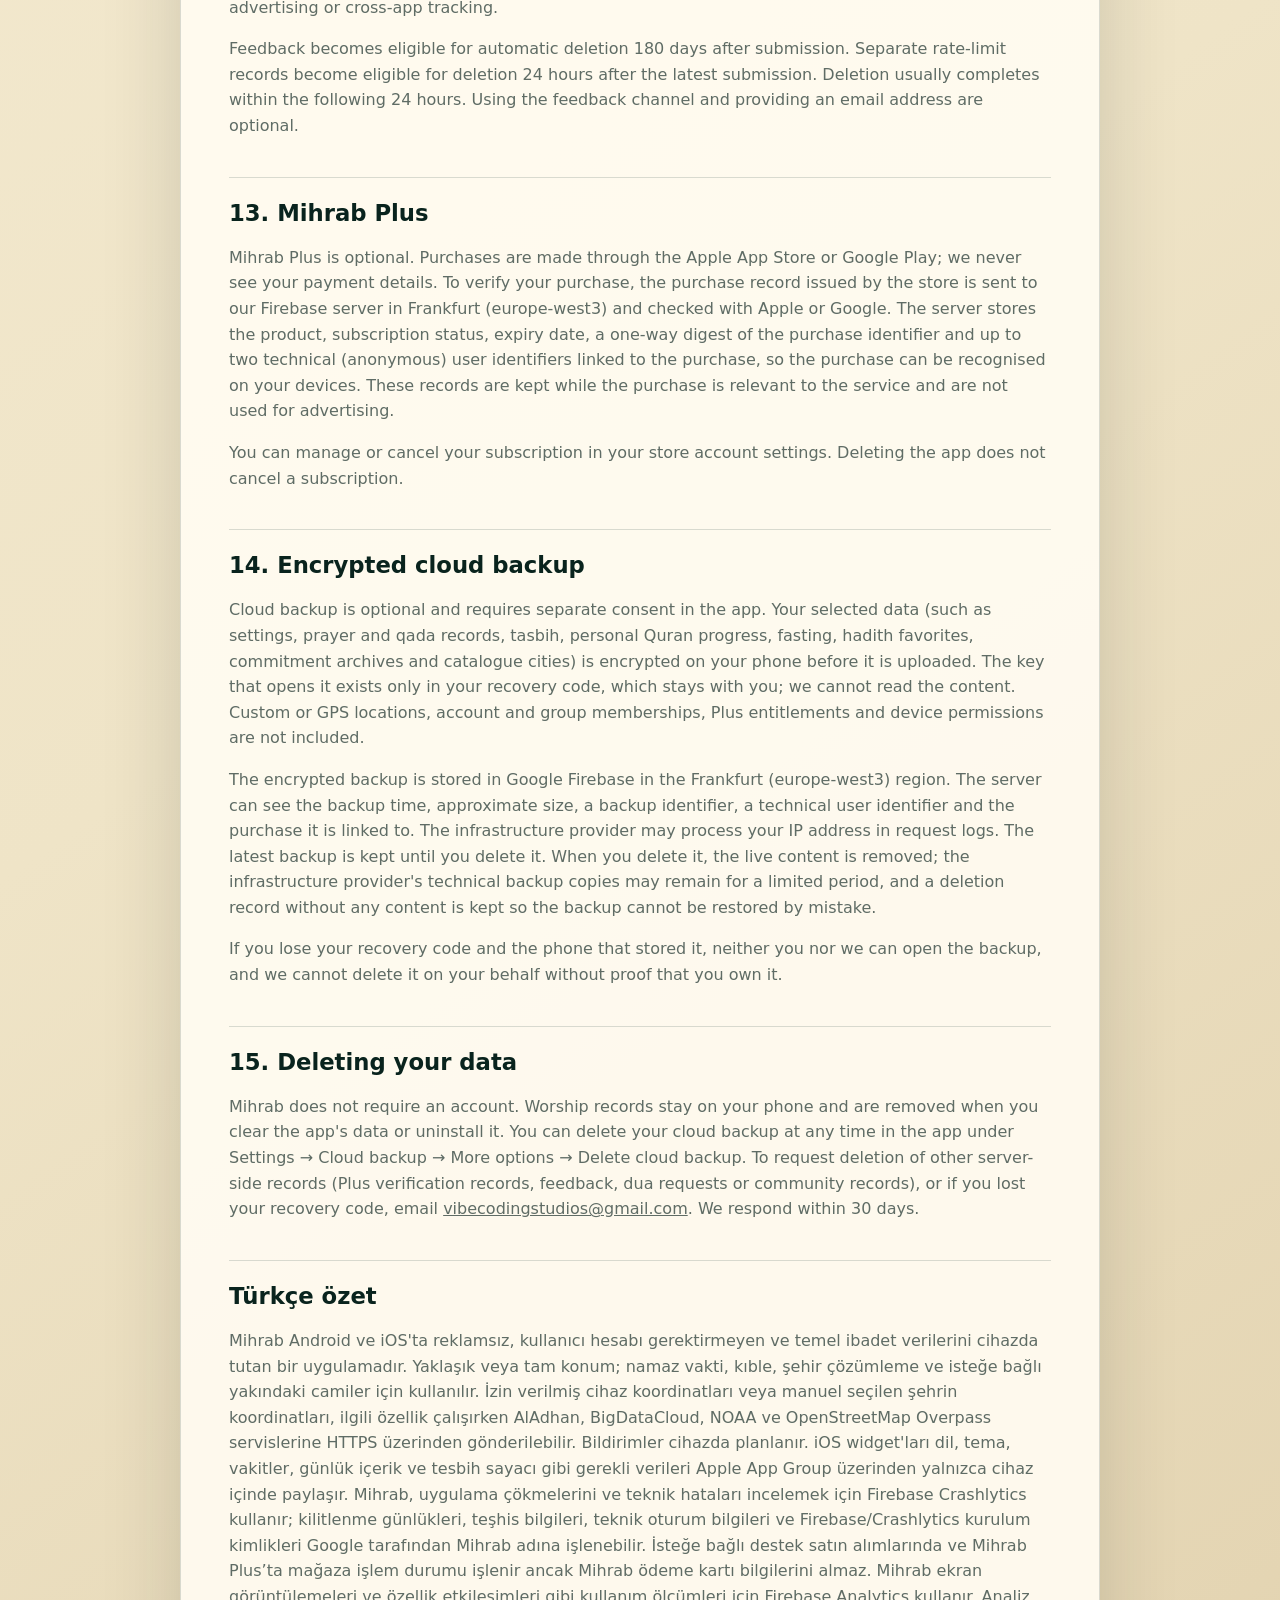
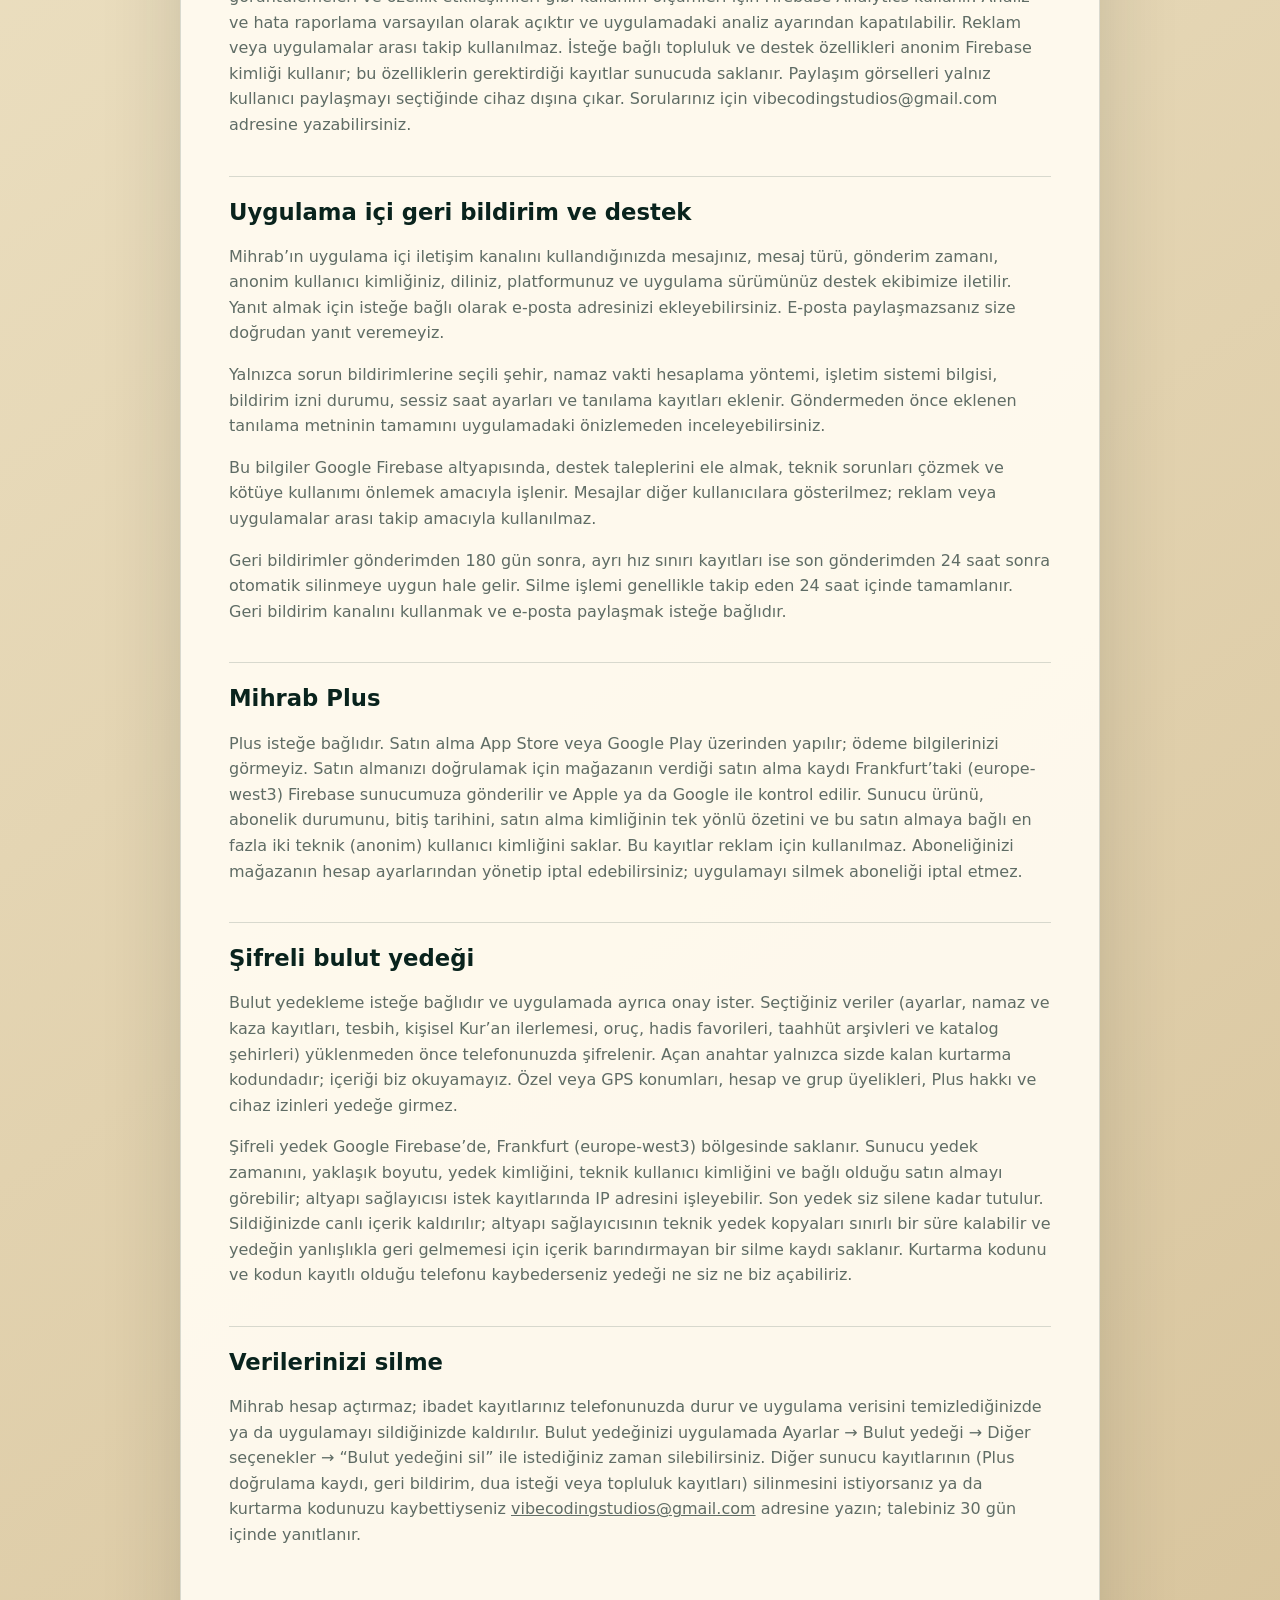
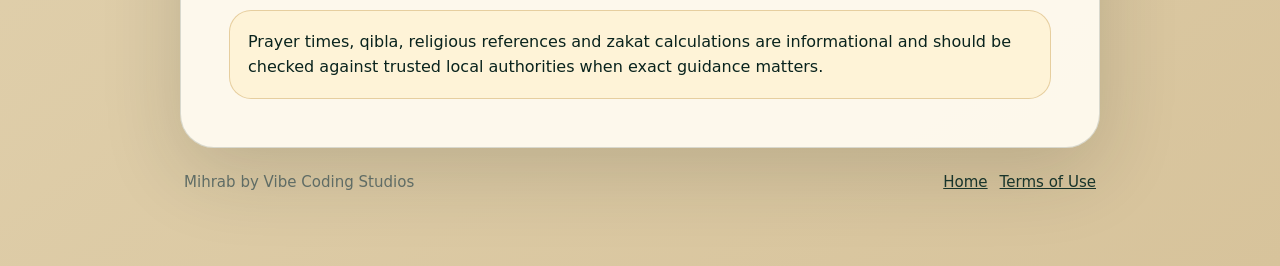
==== commit 44829a6e: "docs: disclose Mihrab Plus verification, encrypted cloud backup and data deletion; add Plus subscrip" ====
--- a/privacy/index.html
+++ b/privacy/index.html
@@ -16,7 +16,7 @@
         <h1>Mihrab Privacy Policy</h1>
         <ul class="meta">
           <li>Effective date / Yürürlük: July 16, 2026</li>
-          <li>Last updated / Son güncelleme: September 10, 2026 / 10 Eylül 2026</li>
+          <li>Last updated / Son güncelleme: September 15, 2026 / 15 Eylül 2026</li>
           <li>Publisher / Yayıncı: Vibe Coding Studios</li>
           <li>Contact / İletişim: vibecodingstudios@gmail.com</li>
         </ul>
@@ -32,7 +32,8 @@
             <li><strong>Preferences:</strong> language, theme, city, madhab, calculation method, time format, notification choices and widget configuration.</li>
             <li><strong>Local worship records:</strong> prayer check-ins, qada plans, streaks, tasbih counts, Quran reading progress, favorites and similar app activity.</li>
             <li><strong>Cached content:</strong> prayer calculations, Quran and hadith content, market prices and other data cached to improve speed and offline use.</li>
-            <li><strong>Purchase records:</strong> product and transaction status supplied by Apple App Store or Google Play for optional, consumable support purchases. Mihrab does not receive payment-card details.</li>
+            <li><strong>Purchase records:</strong> product and transaction status supplied by Apple App Store or Google Play for optional support purchases and Mihrab Plus. Mihrab does not receive payment-card details. Plus purchases are verified on our server as described in section 13.</li>
+            <li><strong>Encrypted cloud backup (optional):</strong> worship records and settings you choose to back up, encrypted on your device before upload, together with limited technical metadata described in section 14.</li>
             <li><strong>Stability diagnostics:</strong> crash stack traces, non-fatal error reports, relevant app state, app version, device model, operating-system information, technical diagnostics and Firebase installation, session and Crashlytics identifiers.</li>
           </ul>
         </section>
@@ -79,8 +80,8 @@
             <li><strong>OpenStreetMap Overpass:</strong> nearby-mosque searches.</li>
             <li><strong>Apple Maps or installed map providers:</strong> navigation requested by the user.</li>
             <li><strong>Gold API, Binance, GoldPrice.org, ExchangeRate-API and open.er-api.com:</strong> gold, silver and exchange reference data for informational zakat calculations.</li>
-            <li><strong>Apple App Store and Google Play:</strong> optional in-app support purchases and store transaction processing.</li>
-            <li><strong>Google Firebase Authentication, Cloud Functions and Cloud Firestore:</strong> anonymous authentication and processing/storage for optional community and support features.</li>
+            <li><strong>Apple App Store and Google Play:</strong> optional in-app support purchases, Mihrab Plus subscriptions and one-time purchases, and store transaction processing.</li>
+            <li><strong>Google Firebase Authentication, Cloud Functions, Cloud Firestore and App Check:</strong> anonymous authentication, request integrity checks, and processing/storage for optional community, support, Mihrab Plus verification and encrypted cloud backup features (europe-west3, Frankfurt).</li>
             <li><strong>Google Firebase Analytics:</strong> app usage measurements.</li>
             <li><strong>Google Firebase Crashlytics:</strong> crash reporting, non-fatal error reporting and app-stability diagnostics.</li>
           </ul>
@@ -113,7 +114,9 @@
             <li>Change or revoke location and notification permissions in system settings.</li>
             <li>Enable or disable prayer and spiritual reminders inside Mihrab.</li>
             <li>Remove local records by using available reset controls, clearing app data or uninstalling the app.</li>
-            <li>Contact us to ask privacy questions or report an incorrect disclosure.</li>
+            <li>Delete your encrypted cloud backup at any time in the app (Settings → Cloud backup → More options → Delete cloud backup).</li>
+            <li>Manage or cancel a Mihrab Plus subscription in your App Store or Google Play account settings.</li>
+            <li>Contact us to ask privacy questions, request deletion of server-side records or report an incorrect disclosure (see section 15).</li>
           </ul>
           <p>We normally cannot identify or delete device-local records remotely. For questions about server-side community or feedback records, contact us at the email address above.</p>
         </section>
@@ -141,10 +144,28 @@
           <p>Feedback becomes eligible for automatic deletion 180 days after submission. Separate rate-limit records become eligible for deletion 24 hours after the latest submission. Deletion usually completes within the following 24 hours. Using the feedback channel and providing an email address are optional.</p>
         </section>
 
+        <section class="section" lang="en" id="plus-en">
+          <h2>13. Mihrab Plus</h2>
+          <p>Mihrab Plus is optional. Purchases are made through the Apple App Store or Google Play; we never see your payment details. To verify your purchase, the purchase record issued by the store is sent to our Firebase server in Frankfurt (europe-west3) and checked with Apple or Google. The server stores the product, subscription status, expiry date, a one-way digest of the purchase identifier and up to two technical (anonymous) user identifiers linked to the purchase, so the purchase can be recognised on your devices. These records are kept while the purchase is relevant to the service and are not used for advertising.</p>
+          <p>You can manage or cancel your subscription in your store account settings. Deleting the app does not cancel a subscription.</p>
+        </section>
+
+        <section class="section" lang="en" id="cloud-backup-en">
+          <h2>14. Encrypted cloud backup</h2>
+          <p>Cloud backup is optional and requires separate consent in the app. Your selected data (such as settings, prayer and qada records, tasbih, personal Quran progress, fasting, hadith favorites, commitment archives and catalogue cities) is encrypted on your phone before it is uploaded. The key that opens it exists only in your recovery code, which stays with you; we cannot read the content. Custom or GPS locations, account and group memberships, Plus entitlements and device permissions are not included.</p>
+          <p>The encrypted backup is stored in Google Firebase in the Frankfurt (europe-west3) region. The server can see the backup time, approximate size, a backup identifier, a technical user identifier and the purchase it is linked to. The infrastructure provider may process your IP address in request logs. The latest backup is kept until you delete it. When you delete it, the live content is removed; the infrastructure provider's technical backup copies may remain for a limited period, and a deletion record without any content is kept so the backup cannot be restored by mistake.</p>
+          <p>If you lose your recovery code and the phone that stored it, neither you nor we can open the backup, and we cannot delete it on your behalf without proof that you own it.</p>
+        </section>
+
+        <section class="section" lang="en" id="data-deletion-en">
+          <h2>15. Deleting your data</h2>
+          <p>Mihrab does not require an account. Worship records stay on your phone and are removed when you clear the app's data or uninstall it. You can delete your cloud backup at any time in the app under Settings → Cloud backup → More options → Delete cloud backup. To request deletion of other server-side records (Plus verification records, feedback, dua requests or community records), or if you lost your recovery code, email <a href="mailto:vibecodingstudios@gmail.com">vibecodingstudios@gmail.com</a>. We respond within 30 days.</p>
+        </section>
+
         <section class="section" lang="tr">
           <h2>Türkçe özet</h2>
           <p>
-            Mihrab Android ve iOS'ta reklamsız, kullanıcı hesabı gerektirmeyen ve temel ibadet verilerini cihazda tutan bir uygulamadır. Yaklaşık veya tam konum; namaz vakti, kıble, şehir çözümleme ve isteğe bağlı yakındaki camiler için kullanılır. İzin verilmiş cihaz koordinatları veya manuel seçilen şehrin koordinatları, ilgili özellik çalışırken AlAdhan, BigDataCloud, NOAA ve OpenStreetMap Overpass servislerine HTTPS üzerinden gönderilebilir. Bildirimler cihazda planlanır. iOS widget'ları dil, tema, vakitler, günlük içerik ve tesbih sayacı gibi gerekli verileri Apple App Group üzerinden yalnızca cihaz içinde paylaşır. Mihrab, uygulama çökmelerini ve teknik hataları incelemek için Firebase Crashlytics kullanır; kilitlenme günlükleri, teşhis bilgileri, teknik oturum bilgileri ve Firebase/Crashlytics kurulum kimlikleri Google tarafından Mihrab adına işlenebilir. İsteğe bağlı destek satın alımlarında mağaza işlem durumu işlenir ancak Mihrab ödeme kartı bilgilerini almaz. Mihrab ekran görüntülemeleri ve özellik etkileşimleri gibi kullanım ölçümleri için Firebase Analytics kullanır. Analiz ve hata raporlama varsayılan olarak açıktır ve uygulamadaki analiz ayarından kapatılabilir. Reklam veya uygulamalar arası takip kullanılmaz. İsteğe bağlı topluluk ve destek özellikleri anonim Firebase kimliği kullanır; bu özelliklerin gerektirdiği kayıtlar sunucuda saklanır. Paylaşım görselleri yalnız kullanıcı paylaşmayı seçtiğinde cihaz dışına çıkar. Sorularınız için vibecodingstudios@gmail.com adresine yazabilirsiniz.
+            Mihrab Android ve iOS'ta reklamsız, kullanıcı hesabı gerektirmeyen ve temel ibadet verilerini cihazda tutan bir uygulamadır. Yaklaşık veya tam konum; namaz vakti, kıble, şehir çözümleme ve isteğe bağlı yakındaki camiler için kullanılır. İzin verilmiş cihaz koordinatları veya manuel seçilen şehrin koordinatları, ilgili özellik çalışırken AlAdhan, BigDataCloud, NOAA ve OpenStreetMap Overpass servislerine HTTPS üzerinden gönderilebilir. Bildirimler cihazda planlanır. iOS widget'ları dil, tema, vakitler, günlük içerik ve tesbih sayacı gibi gerekli verileri Apple App Group üzerinden yalnızca cihaz içinde paylaşır. Mihrab, uygulama çökmelerini ve teknik hataları incelemek için Firebase Crashlytics kullanır; kilitlenme günlükleri, teşhis bilgileri, teknik oturum bilgileri ve Firebase/Crashlytics kurulum kimlikleri Google tarafından Mihrab adına işlenebilir. İsteğe bağlı destek satın alımlarında ve Mihrab Plus’ta mağaza işlem durumu işlenir ancak Mihrab ödeme kartı bilgilerini almaz. Mihrab ekran görüntülemeleri ve özellik etkileşimleri gibi kullanım ölçümleri için Firebase Analytics kullanır. Analiz ve hata raporlama varsayılan olarak açıktır ve uygulamadaki analiz ayarından kapatılabilir. Reklam veya uygulamalar arası takip kullanılmaz. İsteğe bağlı topluluk ve destek özellikleri anonim Firebase kimliği kullanır; bu özelliklerin gerektirdiği kayıtlar sunucuda saklanır. Paylaşım görselleri yalnız kullanıcı paylaşmayı seçtiğinde cihaz dışına çıkar. Sorularınız için vibecodingstudios@gmail.com adresine yazabilirsiniz.
           </p>
         </section>
 
@@ -157,6 +178,22 @@
           <p>Geri bildirimler gönderimden 180 gün sonra, ayrı hız sınırı kayıtları ise son gönderimden 24 saat sonra otomatik silinmeye uygun hale gelir. Silme işlemi genellikle takip eden 24 saat içinde tamamlanır. Geri bildirim kanalını kullanmak ve e-posta paylaşmak isteğe bağlıdır.</p>
         </section>
 
+        <section class="section" lang="tr" id="plus-tr">
+          <h2>Mihrab Plus</h2>
+          <p>Plus isteğe bağlıdır. Satın alma App Store veya Google Play üzerinden yapılır; ödeme bilgilerinizi görmeyiz. Satın almanızı doğrulamak için mağazanın verdiği satın alma kaydı Frankfurt’taki (europe-west3) Firebase sunucumuza gönderilir ve Apple ya da Google ile kontrol edilir. Sunucu ürünü, abonelik durumunu, bitiş tarihini, satın alma kimliğinin tek yönlü özetini ve bu satın almaya bağlı en fazla iki teknik (anonim) kullanıcı kimliğini saklar. Bu kayıtlar reklam için kullanılmaz. Aboneliğinizi mağazanın hesap ayarlarından yönetip iptal edebilirsiniz; uygulamayı silmek aboneliği iptal etmez.</p>
+        </section>
+
+        <section class="section" lang="tr" id="cloud-backup-tr">
+          <h2>Şifreli bulut yedeği</h2>
+          <p>Bulut yedekleme isteğe bağlıdır ve uygulamada ayrıca onay ister. Seçtiğiniz veriler (ayarlar, namaz ve kaza kayıtları, tesbih, kişisel Kur’an ilerlemesi, oruç, hadis favorileri, taahhüt arşivleri ve katalog şehirleri) yüklenmeden önce telefonunuzda şifrelenir. Açan anahtar yalnızca sizde kalan kurtarma kodundadır; içeriği biz okuyamayız. Özel veya GPS konumları, hesap ve grup üyelikleri, Plus hakkı ve cihaz izinleri yedeğe girmez.</p>
+          <p>Şifreli yedek Google Firebase’de, Frankfurt (europe-west3) bölgesinde saklanır. Sunucu yedek zamanını, yaklaşık boyutu, yedek kimliğini, teknik kullanıcı kimliğini ve bağlı olduğu satın almayı görebilir; altyapı sağlayıcısı istek kayıtlarında IP adresini işleyebilir. Son yedek siz silene kadar tutulur. Sildiğinizde canlı içerik kaldırılır; altyapı sağlayıcısının teknik yedek kopyaları sınırlı bir süre kalabilir ve yedeğin yanlışlıkla geri gelmemesi için içerik barındırmayan bir silme kaydı saklanır. Kurtarma kodunu ve kodun kayıtlı olduğu telefonu kaybederseniz yedeği ne siz ne biz açabiliriz.</p>
+        </section>
+
+        <section class="section" lang="tr" id="data-deletion-tr">
+          <h2>Verilerinizi silme</h2>
+          <p>Mihrab hesap açtırmaz; ibadet kayıtlarınız telefonunuzda durur ve uygulama verisini temizlediğinizde ya da uygulamayı sildiğinizde kaldırılır. Bulut yedeğinizi uygulamada Ayarlar → Bulut yedeği → Diğer seçenekler → “Bulut yedeğini sil” ile istediğiniz zaman silebilirsiniz. Diğer sunucu kayıtlarının (Plus doğrulama kaydı, geri bildirim, dua isteği veya topluluk kayıtları) silinmesini istiyorsanız ya da kurtarma kodunuzu kaybettiyseniz <a href="mailto:vibecodingstudios@gmail.com">vibecodingstudios@gmail.com</a> adresine yazın; talebiniz 30 gün içinde yanıtlanır.</p>
+        </section>
+
         <p class="note">Prayer times, qibla, religious references and zakat calculations are informational and should be checked against trusted local authorities when exact guidance matters.</p>
       </article>
 
